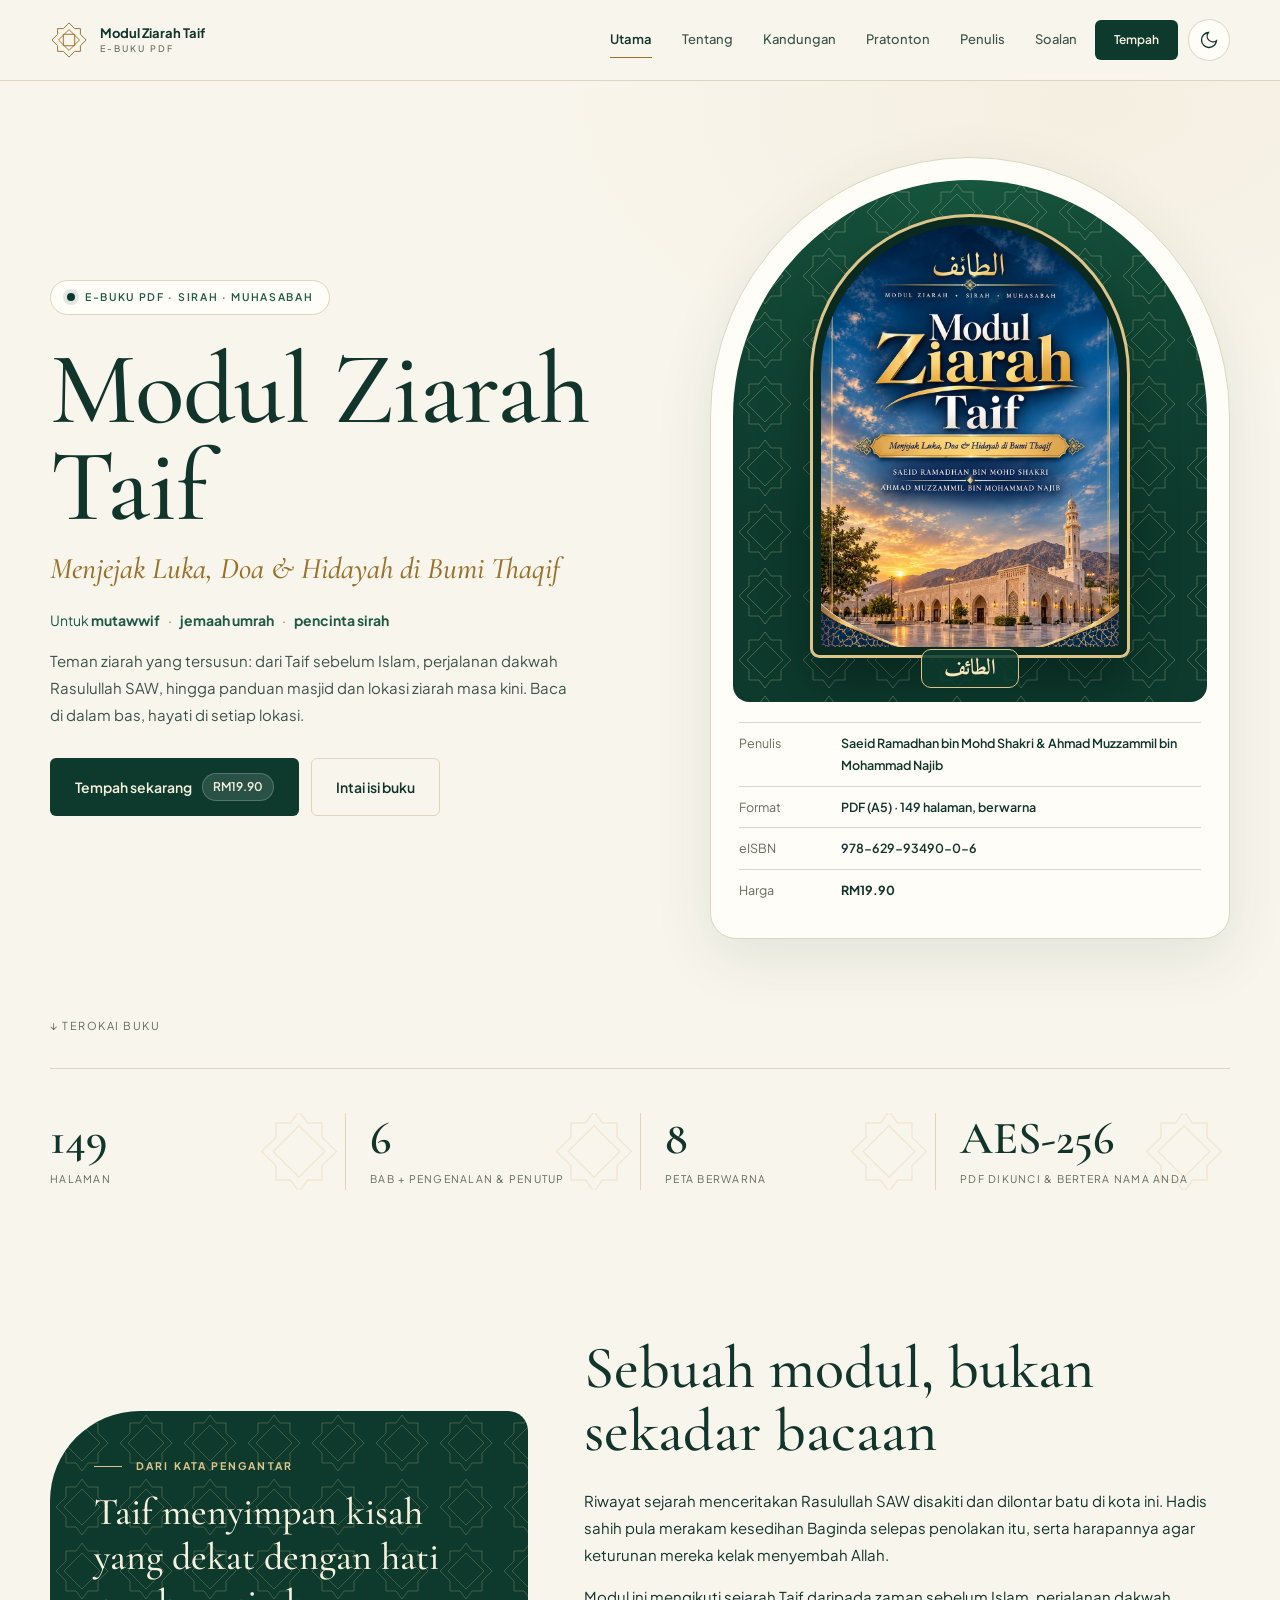
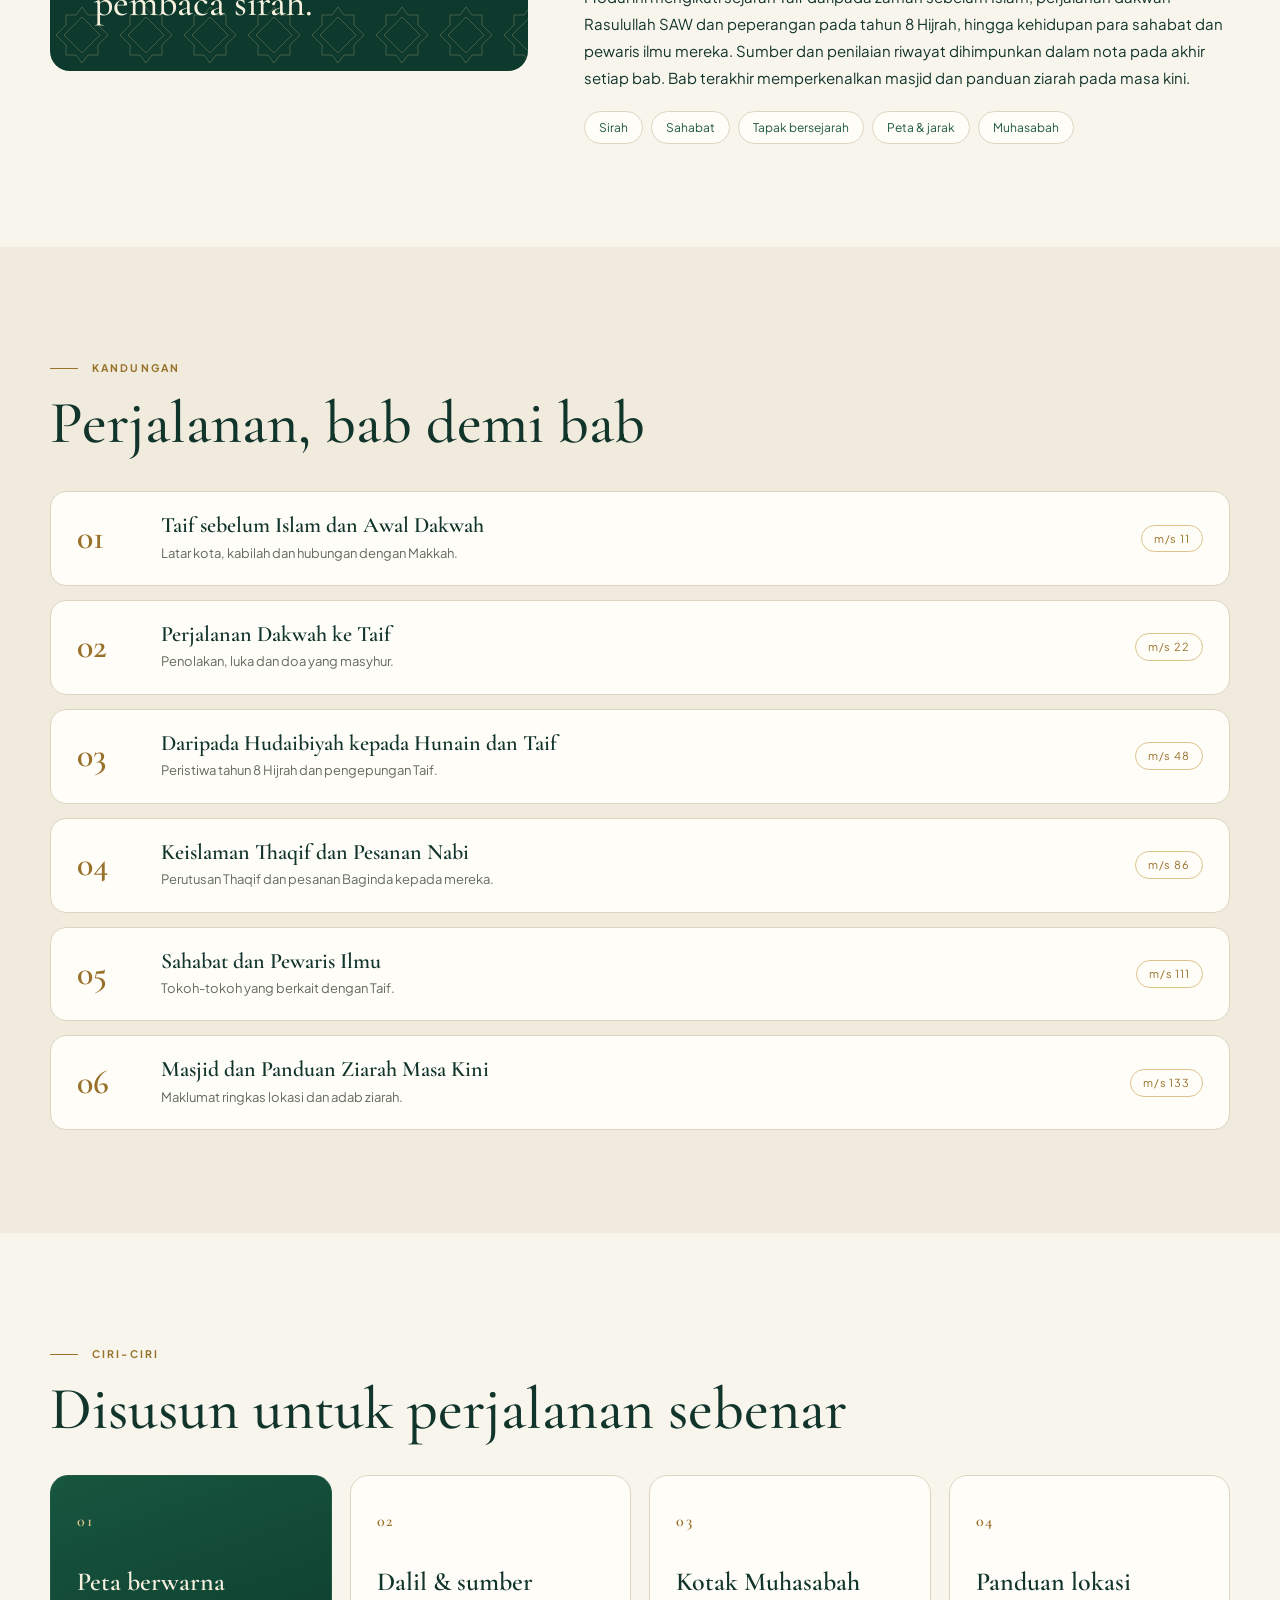
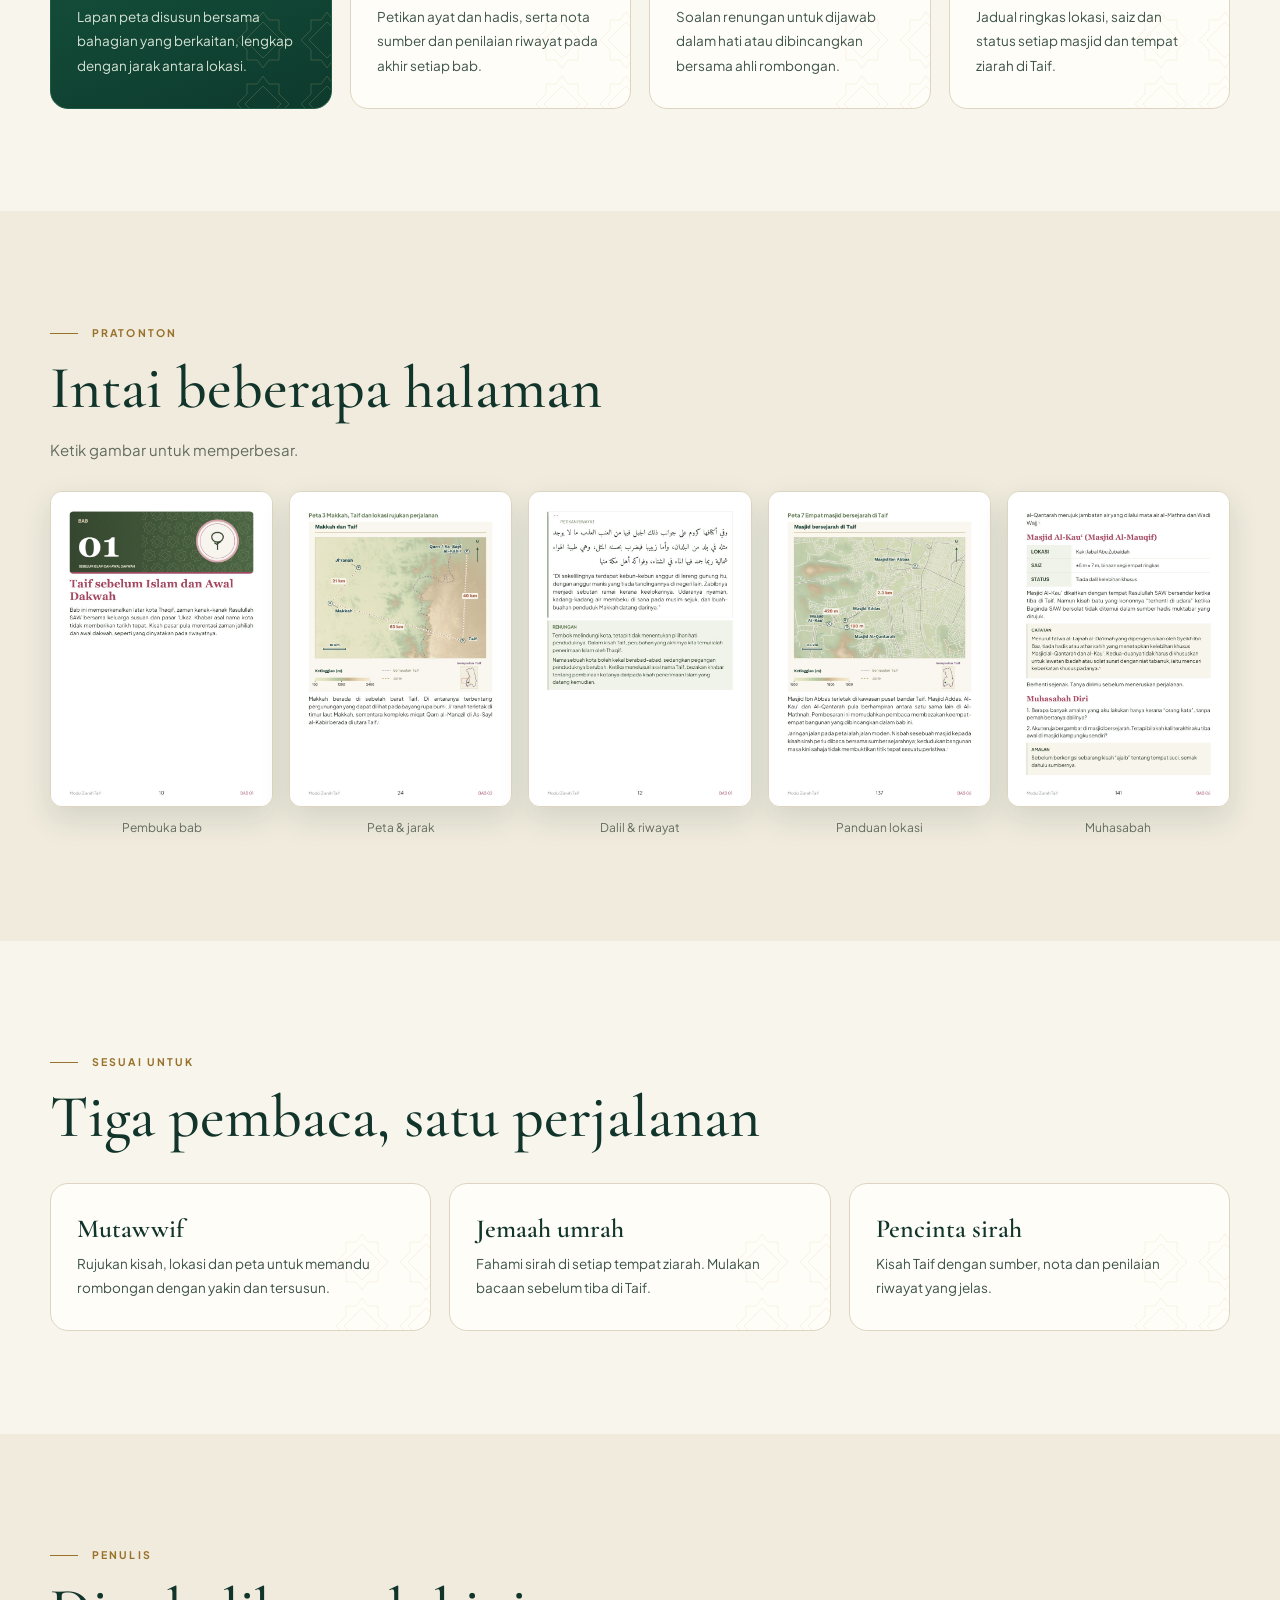
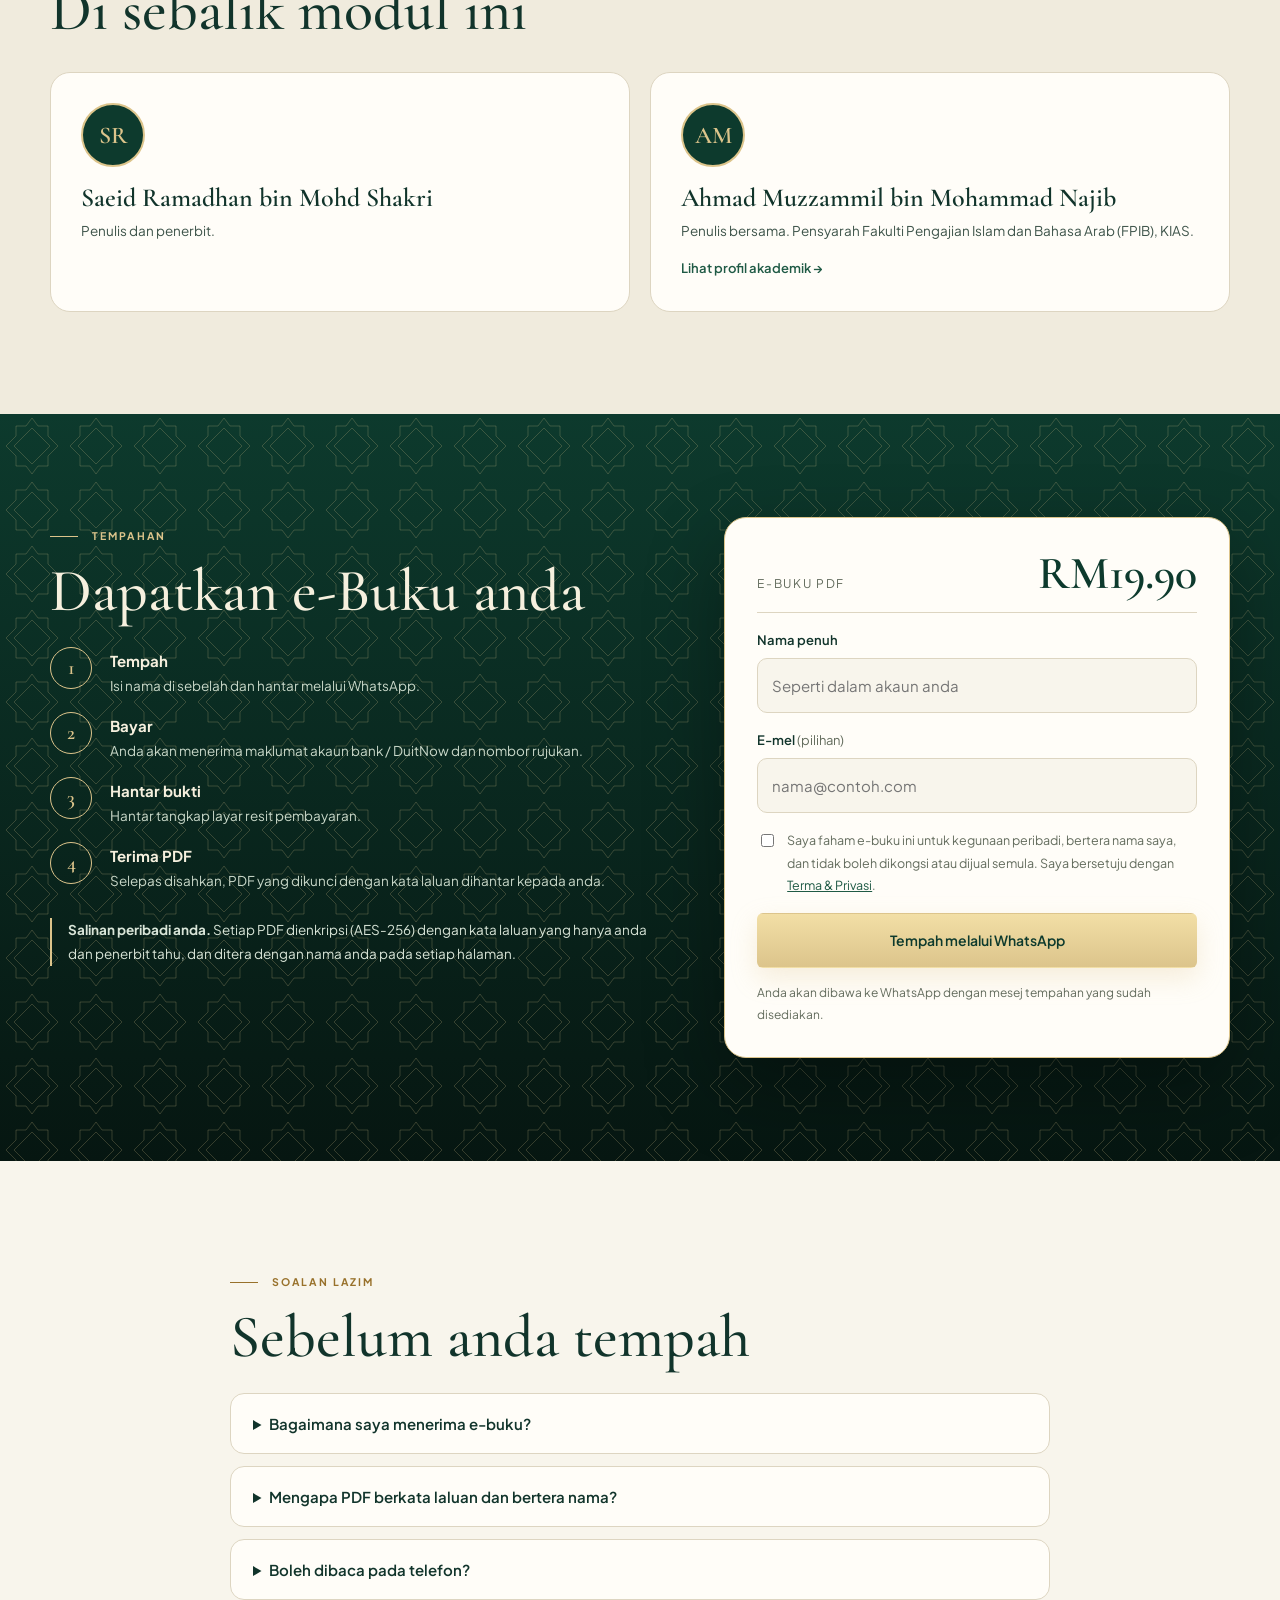
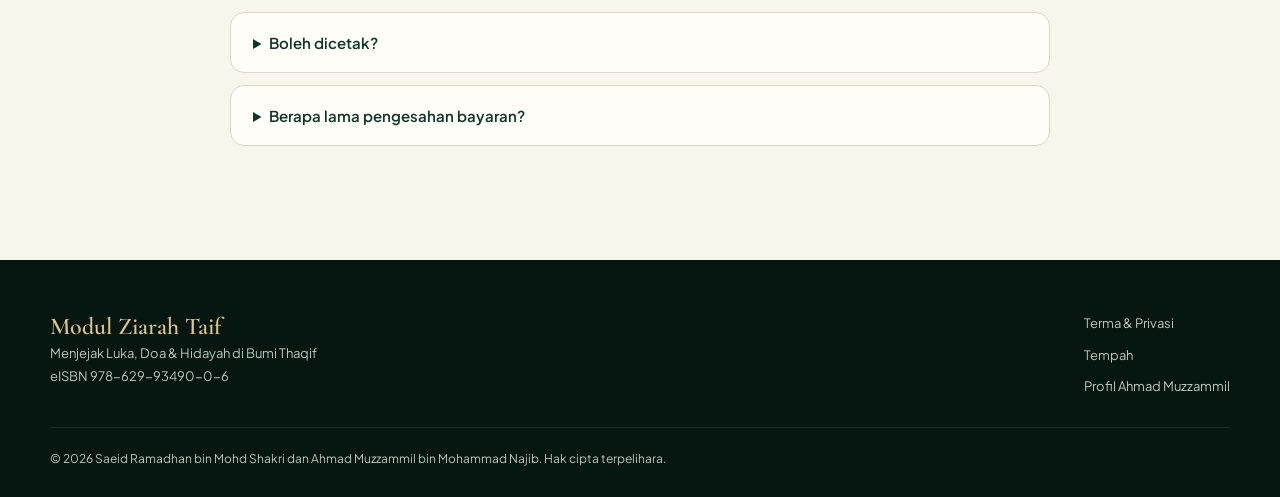
==== index.html @ 0002a9f5 "Add files via upload" ====
﻿<!DOCTYPE html>
<html lang="ms" dir="ltr">
<head>
  <meta charset="UTF-8">
  <meta name="viewport" content="width=device-width, initial-scale=1.0, viewport-fit=cover">
  <title>Modul Ziarah Taif | e-Buku PDF untuk Mutawwif, Jemaah Umrah dan Pencinta Sirah</title>
  <meta name="description" content="Modul Ziarah Taif: Menjejak Luka, Doa & Hidayah di Bumi Thaqif. e-Buku PDF 149 halaman dengan peta berwarna, panduan lokasi ziarah dan kotak muhasabah.">
  <meta property="og:type" content="website">
  <meta property="og:title" content="Modul Ziarah Taif - e-Buku PDF">
  <meta property="og:description" content="Menjejak Luka, Doa & Hidayah di Bumi Thaqif. Untuk mutawwif, jemaah umrah dan pencinta sirah.">
  <meta property="og:image" content="og.jpg">
  <meta name="twitter:card" content="summary_large_image">
  <meta name="theme-color" content="#0d3a2d">
  <link rel="icon" href="data:image/svg+xml,%3Csvg xmlns='http://www.w3.org/2000/svg' viewBox='0 0 40 40'%3E%3Cpath fill='%23103f31' d='M20 0 26 6H34V14L40 20 34 26V34H26L20 40 14 34H6V26L0 20 6 14V6H14Z'/%3E%3Cpath fill='%23d4bb7e' d='M20 10 30 20 20 30 10 20Z'/%3E%3C/svg%3E">
  <link rel="preconnect" href="https://fonts.googleapis.com">
  <link rel="preconnect" href="https://fonts.gstatic.com" crossorigin>
  <link href="https://fonts.googleapis.com/css2?family=Cormorant+Garamond:ital,wght@0,500;0,600;0,700;1,500&family=Plus+Jakarta+Sans:wght@400;500;600;700&family=Amiri:wght@400;700&display=swap" rel="stylesheet">
  <link rel="stylesheet" href="styles.css">
  <script>
    (function () {
      try {
        var d = document.documentElement, t = localStorage.getItem('taif-theme');
        if (t === 'light' || t === 'dark') d.dataset.theme = t;
        var reduced = matchMedia('(prefers-reduced-motion: reduce)').matches;
        if (!reduced && !sessionStorage.getItem('taif-intro')) d.classList.add('has-intro');
      } catch (e) {}
    })();
  </script>
</head>
<body>
  <a class="skip-link" href="#kandungan-utama">Langkau ke kandungan</a>

  <div class="intro" id="intro" aria-hidden="true">
    <div class="intro-star"><svg viewBox="0 0 100 100" fill="none"><path d="M50 4 62 18H82V38L96 50 82 62V82H62L50 96 38 82H18V62L4 50 18 38V18H38Z" stroke="currentColor" stroke-width="1.2"/><path d="M50 18 82 50 50 82 18 50Z" stroke="currentColor" stroke-width="1.2"/></svg></div>
    <div class="intro-ar" lang="ar" dir="rtl">الطائف</div>
    <div class="intro-name">Modul Ziarah Taif</div>
    <button class="intro-skip" id="introSkip" type="button">Langkau →</button>
  </div>

  <header class="site-header" id="siteHeader">
    <div class="container nav-wrap">
      <a class="brand" href="#utama" aria-label="Ke bahagian utama">
        <span class="brand-mark"><svg viewBox="0 0 40 40" fill="none" aria-hidden="true"><path d="M20 2 26 8H32V14L38 20 32 26V32H26L20 38 14 32H8V26L2 20 8 14V8H14Z" stroke="currentColor"/><path d="M20 9 31 20 20 31 9 20Z M14 14H26V26H14Z" stroke="currentColor"/></svg></span>
        <span class="brand-text">Modul Ziarah Taif<small>e-Buku PDF</small></span>
      </a>
      <div class="nav-actions">
        <nav class="nav-panel" id="navPanel" aria-label="Navigasi utama">
          <ul class="nav-links">
            <li><a class="nav-link is-active" href="#utama">Utama</a></li>
            <li><a class="nav-link" href="#tentang">Tentang</a></li>
            <li><a class="nav-link" href="#kandungan">Kandungan</a></li>
            <li><a class="nav-link" href="#pratonton">Pratonton</a></li>
            <li><a class="nav-link" href="#penulis">Penulis</a></li>
            <li><a class="nav-link" href="#soalan">Soalan</a></li>
            <li class="nav-cta-li"><a class="btn btn-primary btn-sm" href="#beli">Tempah</a></li>
          </ul>
        </nav>
        <button class="icon-btn" id="themeToggle" type="button" aria-label="Tukar mod gelap/cerah">
          <svg class="icon moon" viewBox="0 0 24 24" aria-hidden="true"><path d="M21 12.8A9 9 0 1 1 11.2 3a7 7 0 0 0 9.8 9.8Z"/></svg>
          <svg class="icon sun" viewBox="0 0 24 24" aria-hidden="true"><circle cx="12" cy="12" r="4"/><path d="M12 2v2M12 20v2M4.9 4.9l1.4 1.4M17.7 17.7l1.4 1.4M2 12h2M20 12h2M4.9 19.1l1.4-1.4M17.7 6.3l1.4-1.4"/></svg>
        </button>
        <button class="icon-btn menu-btn" id="menuBtn" type="button" aria-label="Buka menu" aria-expanded="false" aria-controls="navPanel">
          <svg class="icon" viewBox="0 0 24 24" aria-hidden="true"><path d="M4 7h16M4 12h16M4 17h16"/></svg>
        </button>
      </div>
    </div>
    <div class="reading-progress" id="progress"></div>
  </header>

  <main id="kandungan-utama">
    <!-- ================= HERO ================= -->
    <section class="hero" id="utama">
      <div class="container hero-grid">
        <div class="hero-copy reveal">
          <span class="badge"><i></i> e-Buku PDF &middot; Sirah &middot; Muhasabah</span>
          <h1>Modul Ziarah<br>Taif</h1>
          <p class="hero-sub">Menjejak Luka, Doa &amp; Hidayah di Bumi Thaqif</p>
          <p class="hero-role">Untuk <strong>mutawwif</strong> <span class="dot">&middot;</span> <strong>jemaah umrah</strong> <span class="dot">&middot;</span> <strong>pencinta sirah</strong></p>
          <p class="hero-lead">Teman ziarah yang tersusun: dari Taif sebelum Islam, perjalanan dakwah Rasulullah SAW, hingga panduan masjid dan lokasi ziarah masa kini. Baca di dalam bas, hayati di setiap lokasi.</p>
          <div class="hero-actions">
            <a class="btn btn-primary" href="#beli">Tempah sekarang <span class="price-pill" data-price>RM19.90</span></a>
            <a class="btn btn-ghost" href="#pratonton">Intai isi buku</a>
          </div>
        </div>
        <div class="hero-card reveal">
          <div class="arch">
            <div class="arch-art"><div class="arch-frame"><img src="cover.jpg" alt="Kulit buku Modul Ziarah Taif" width="900" height="1275"></div></div>
            <div class="arch-tag"><span lang="ar" dir="rtl">الطائف</span></div>
          </div>
          <dl class="facts">
            <div><dt>Penulis</dt><dd>Saeid Ramadhan bin Mohd Shakri &amp; Ahmad Muzzammil bin Mohammad Najib</dd></div>
            <div><dt>Format</dt><dd>PDF (A5) &middot; 149 halaman, berwarna</dd></div>
            <div><dt>eISBN</dt><dd>978-629-93490-0-6</dd></div>
            <div><dt>Harga</dt><dd><strong data-price>RM19.90</strong></dd></div>
          </dl>
        </div>
      </div>
      <div class="container hero-foot"><span>&darr; Terokai buku</span></div>
    </section>

    <!-- ================= ANGKA ================= -->
    <section class="stats" aria-label="Ringkasan buku">
      <div class="container stats-grid">
        <div class="stat reveal"><b>149</b><span>halaman</span></div>
        <div class="stat reveal"><b>6</b><span>bab + pengenalan &amp; penutup</span></div>
        <div class="stat reveal"><b>8</b><span>peta berwarna</span></div>
        <div class="stat reveal"><b>AES-256</b><span>PDF dikunci &amp; bertera nama anda</span></div>
      </div>
    </section>

    <!-- ================= TENTANG ================= -->
    <section class="section" id="tentang">
      <div class="container about-grid">
        <div class="quote-card reveal">
          <span class="eyebrow light">Dari Kata Pengantar</span>
          <p>Taif menyimpan kisah yang dekat dengan hati pembaca sirah.</p>
        </div>
        <div class="reveal">
          <h2 class="title">Sebuah modul, bukan sekadar bacaan</h2>
          <p>Riwayat sejarah menceritakan Rasulullah SAW disakiti dan dilontar batu di kota ini. Hadis sahih pula merakam kesedihan Baginda selepas penolakan itu, serta harapannya agar keturunan mereka kelak menyembah Allah.</p>
          <p>Modul ini mengikuti sejarah Taif daripada zaman sebelum Islam, perjalanan dakwah Rasulullah SAW dan peperangan pada tahun 8 Hijrah, hingga kehidupan para sahabat dan pewaris ilmu mereka. Sumber dan penilaian riwayat dihimpunkan dalam nota pada akhir setiap bab. Bab terakhir memperkenalkan masjid dan panduan ziarah pada masa kini.</p>
          <div class="chips"><span>Sirah</span><span>Sahabat</span><span>Tapak bersejarah</span><span>Peta &amp; jarak</span><span>Muhasabah</span></div>
        </div>
      </div>
    </section>

    <!-- ================= KANDUNGAN ================= -->
    <section class="section section-soft" id="kandungan">
      <div class="container">
        <span class="eyebrow">Kandungan</span>
        <h2 class="title">Perjalanan, bab demi bab</h2>
        <ol class="chapters">
          <li class="reveal"><span class="ch-no">01</span><div><h3>Taif sebelum Islam dan Awal Dakwah</h3><p>Latar kota, kabilah dan hubungan dengan Makkah.</p></div><span class="ch-page">m/s 11</span></li>
          <li class="reveal"><span class="ch-no">02</span><div><h3>Perjalanan Dakwah ke Taif</h3><p>Penolakan, luka dan doa yang masyhur.</p></div><span class="ch-page">m/s 22</span></li>
          <li class="reveal"><span class="ch-no">03</span><div><h3>Daripada Hudaibiyah kepada Hunain dan Taif</h3><p>Peristiwa tahun 8 Hijrah dan pengepungan Taif.</p></div><span class="ch-page">m/s 48</span></li>
          <li class="reveal"><span class="ch-no">04</span><div><h3>Keislaman Thaqif dan Pesanan Nabi</h3><p>Perutusan Thaqif dan pesanan Baginda kepada mereka.</p></div><span class="ch-page">m/s 86</span></li>
          <li class="reveal"><span class="ch-no">05</span><div><h3>Sahabat dan Pewaris Ilmu</h3><p>Tokoh-tokoh yang berkait dengan Taif.</p></div><span class="ch-page">m/s 111</span></li>
          <li class="reveal"><span class="ch-no">06</span><div><h3>Masjid dan Panduan Ziarah Masa Kini</h3><p>Maklumat ringkas lokasi dan adab ziarah.</p></div><span class="ch-page">m/s 133</span></li>
        </ol>
      </div>
    </section>

    <!-- ================= CIRI ================= -->
    <section class="section" id="ciri">
      <div class="container">
        <span class="eyebrow">Ciri-ciri</span>
        <h2 class="title">Disusun untuk perjalanan sebenar</h2>
        <div class="cards">
          <article class="card card-dark reveal"><span class="card-no">01</span><h3>Peta berwarna</h3><p>Lapan peta disusun bersama bahagian yang berkaitan, lengkap dengan jarak antara lokasi.</p></article>
          <article class="card reveal"><span class="card-no">02</span><h3>Dalil &amp; sumber</h3><p>Petikan ayat dan hadis, serta nota sumber dan penilaian riwayat pada akhir setiap bab.</p></article>
          <article class="card reveal"><span class="card-no">03</span><h3>Kotak Muhasabah</h3><p>Soalan renungan untuk dijawab dalam hati atau dibincangkan bersama ahli rombongan.</p></article>
          <article class="card reveal"><span class="card-no">04</span><h3>Panduan lokasi</h3><p>Jadual ringkas lokasi, saiz dan status setiap masjid dan tempat ziarah di Taif.</p></article>
        </div>
      </div>
    </section>

    <!-- ================= PRATONTON ================= -->
    <section class="section section-soft" id="pratonton">
      <div class="container">
        <span class="eyebrow">Pratonton</span>
        <h2 class="title">Intai beberapa halaman</h2>
        <p class="lede">Ketik gambar untuk memperbesar.</p>
        <div class="shots">
          <figure class="reveal"><button type="button" data-zoom="p-bab.jpg"><img loading="lazy" src="p-bab.jpg" alt="Pembuka bab"></button><figcaption>Pembuka bab</figcaption></figure>
          <figure class="reveal"><button type="button" data-zoom="p-peta.jpg"><img loading="lazy" src="p-peta.jpg" alt="Peta Makkah dan Taif"></button><figcaption>Peta &amp; jarak</figcaption></figure>
          <figure class="reveal"><button type="button" data-zoom="p-dalil.jpg"><img loading="lazy" src="p-dalil.jpg" alt="Dalil dan terjemahan"></button><figcaption>Dalil &amp; riwayat</figcaption></figure>
          <figure class="reveal"><button type="button" data-zoom="p-panduan.jpg"><img loading="lazy" src="p-panduan.jpg" alt="Panduan lokasi masjid"></button><figcaption>Panduan lokasi</figcaption></figure>
          <figure class="reveal"><button type="button" data-zoom="p-muhasabah.jpg"><img loading="lazy" src="p-muhasabah.jpg" alt="Kotak muhasabah"></button><figcaption>Muhasabah</figcaption></figure>
        </div>
      </div>
    </section>

    <!-- ================= UNTUK SIAPA ================= -->
    <section class="section" id="untuk">
      <div class="container">
        <span class="eyebrow">Sesuai untuk</span>
        <h2 class="title">Tiga pembaca, satu perjalanan</h2>
        <div class="cards three">
          <article class="card reveal"><h3>Mutawwif</h3><p>Rujukan kisah, lokasi dan peta untuk memandu rombongan dengan yakin dan tersusun.</p></article>
          <article class="card reveal"><h3>Jemaah umrah</h3><p>Fahami sirah di setiap tempat ziarah. Mulakan bacaan sebelum tiba di Taif.</p></article>
          <article class="card reveal"><h3>Pencinta sirah</h3><p>Kisah Taif dengan sumber, nota dan penilaian riwayat yang jelas.</p></article>
        </div>
      </div>
    </section>

    <!-- ================= PENULIS ================= -->
    <section class="section section-soft" id="penulis">
      <div class="container">
        <span class="eyebrow">Penulis</span>
        <h2 class="title">Di sebalik modul ini</h2>
        <div class="authors">
          <article class="author reveal"><div class="avatar" aria-hidden="true">SR</div><h3>Saeid Ramadhan bin Mohd Shakri</h3><p>Penulis dan penerbit.</p></article>
          <article class="author reveal"><div class="avatar" aria-hidden="true">AM</div><h3>Ahmad Muzzammil bin Mohammad Najib</h3><p>Penulis bersama. Pensyarah Fakulti Pengajian Islam dan Bahasa Arab (FPIB), KIAS.</p><a class="text-link" href="https://muzzammilkias.github.io/profile-web/" target="_blank" rel="noopener">Lihat profil akademik &rarr;</a></article>
        </div>
      </div>
    </section>

    <!-- ================= BELI ================= -->
    <section class="section buy" id="beli">
      <div class="container buy-grid">
        <div class="reveal">
          <span class="eyebrow light">Tempahan</span>
          <h2 class="title light">Dapatkan e-Buku anda</h2>
          <ol class="steps">
            <li><b>Tempah</b><span>Isi nama di sebelah dan hantar melalui WhatsApp.</span></li>
            <li><b>Bayar</b><span>Anda akan menerima maklumat akaun bank / DuitNow dan nombor rujukan.</span></li>
            <li><b>Hantar bukti</b><span>Hantar tangkap layar resit pembayaran.</span></li>
            <li><b>Terima PDF</b><span>Selepas disahkan, PDF yang dikunci dengan kata laluan dihantar kepada anda.</span></li>
          </ol>
          <p class="protect"><strong>Salinan peribadi anda.</strong> Setiap PDF dienkripsi (AES-256) dengan kata laluan yang hanya anda dan penerbit tahu, dan ditera dengan nama anda pada setiap halaman.</p>
        </div>
        <div class="order-card reveal">
          <div class="order-price"><span>e-Buku PDF</span><strong data-price>RM19.90</strong></div>
          <form id="orderForm" novalidate>
            <label for="fName">Nama penuh</label>
            <input id="fName" name="name" type="text" autocomplete="name" maxlength="80" required placeholder="Seperti dalam akaun anda">
            <label for="fEmail">E-mel <span class="opt">(pilihan)</span></label>
            <input id="fEmail" name="email" type="email" autocomplete="email" maxlength="120" placeholder="nama@contoh.com">
            <label class="check"><input type="checkbox" id="fAgree" required><span>Saya faham e-buku ini untuk kegunaan peribadi, bertera nama saya, dan tidak boleh dikongsi atau dijual semula. Saya bersetuju dengan <a href="terma.html" target="_blank" rel="noopener">Terma &amp; Privasi</a>.</span></label>
            <p class="form-msg" id="formMsg" role="alert" hidden></p>
            <button class="btn btn-gold btn-block" type="submit" id="orderBtn">Tempah melalui WhatsApp</button>
            <a class="btn btn-ghost btn-block" id="storeBtn" href="#" hidden>Tempah di kedai dalam talian</a>
          </form>
          <p class="note" id="contactNote"></p>
        </div>
      </div>
    </section>

    <!-- ================= SOALAN ================= -->
    <section class="section" id="soalan">
      <div class="container narrow">
        <span class="eyebrow">Soalan lazim</span>
        <h2 class="title">Sebelum anda tempah</h2>
        <details class="reveal"><summary>Bagaimana saya menerima e-buku?</summary><p>Selepas pembayaran disahkan, penerbit menghantar fail PDF kepada anda (contohnya melalui WhatsApp). PDF itu dikunci dengan kata laluan; kata laluan dipersetujui antara anda dan penerbit semasa tempahan.</p></details>
        <details class="reveal"><summary>Mengapa PDF berkata laluan dan bertera nama?</summary><p>Untuk melindungi hak penulis. Setiap salinan dienkripsi dan ditera dengan nama dan nombor pesanan anda pada setiap halaman, sebagai pencegah perkongsian tanpa kebenaran.</p></details>
        <details class="reveal"><summary>Boleh dibaca pada telefon?</summary><p>Ya. Format A5 sesuai untuk telefon, tablet dan komputer. Gunakan mana-mana pembaca PDF yang menyokong kata laluan.</p></details>
        <details class="reveal"><summary>Boleh dicetak?</summary><p>Boleh, untuk kegunaan peribadi. Salin teks dan ubah suai dinyahaktifkan.</p></details>
        <details class="reveal"><summary>Berapa lama pengesahan bayaran?</summary><p>Biasanya dalam masa beberapa jam waktu bekerja.</p></details>
      </div>
    </section>
  </main>

  <footer class="site-footer">
    <div class="container foot-grid">
      <div><strong>Modul Ziarah Taif</strong><br>Menjejak Luka, Doa &amp; Hidayah di Bumi Thaqif<br>eISBN 978-629-93490-0-6</div>
      <div class="foot-links"><a href="terma.html">Terma &amp; Privasi</a><a href="#beli">Tempah</a><a href="https://muzzammilkias.github.io/profile-web/" target="_blank" rel="noopener">Profil Ahmad Muzzammil</a></div>
    </div>
    <div class="container foot-copy">&copy; 2026 Saeid Ramadhan bin Mohd Shakri dan Ahmad Muzzammil bin Mohammad Najib. Hak cipta terpelihara.</div>
  </footer>

  <dialog id="zoom" class="zoom"><button type="button" class="zoom-close" id="zoomClose" aria-label="Tutup">&times;</button><img id="zoomImg" alt=""></dialog>

  <script src="config.js"></script>
  <script src="script.js"></script>
</body>
</html>
---- styles.css ----
:root{
  color-scheme:light;
  --bg:#f8f5ec;--bg-soft:#f0ebdd;--surface:#fffdf8;--surface-muted:#ebe6d6;
  --text:#11342b;--text-soft:#3d5349;--muted:#636c5d;--border:#ddd5c1;
  --teal:#1f5a45;--gold:#98712b;--gold-soft:#dcc48b;--forest:#0d3a2d;--night:#061611;--cream:#f6f0de;
  --font-heading:'Cormorant Garamond',Georgia,serif;--font-body:'Plus Jakarta Sans',system-ui,sans-serif;--font-ar:'Amiri','Traditional Arabic',serif;
  --container:min(1180px,calc(100% - 48px));--nav-height:80px;--section:clamp(64px,8vw,112px);
  --ease:cubic-bezier(.25,1,.5,1);--shadow:0 18px 60px #173c3318;
  --pattern:url("data:image/svg+xml,%3Csvg xmlns='http://www.w3.org/2000/svg' width='64' height='64' viewBox='0 0 64 64' fill='none' stroke='%23dcc48b' stroke-opacity='.28' stroke-width='1'%3E%3Cpath d='M32 4 38 12H48V22L58 32 48 42V52H38L32 60 26 52H16V42L6 32 16 22V12H26Z'/%3E%3Cpath d='M32 14 50 32 32 50 14 32Z'/%3E%3C/svg%3E");
}
@media (prefers-color-scheme:dark){:root:not([data-theme='light']){color-scheme:dark;--bg:#0a1612;--bg-soft:#0f1f19;--surface:#13261f;--surface-muted:#1a3129;--text:#f3eee0;--text-soft:#c4cfc0;--muted:#a5b5a3;--border:#2b4237;--teal:#a9d3b6;--gold:#dcc48b;}}
html[data-theme='dark']{color-scheme:dark;--bg:#0a1612;--bg-soft:#0f1f19;--surface:#13261f;--surface-muted:#1a3129;--text:#f3eee0;--text-soft:#c4cfc0;--muted:#a5b5a3;--border:#2b4237;--teal:#a9d3b6;--gold:#dcc48b}
*{box-sizing:border-box}
html{scroll-behavior:smooth;scroll-padding-top:calc(var(--nav-height) + 20px)}
body{margin:0;background:var(--bg);color:var(--text);font:15px/1.8 var(--font-body);-webkit-font-smoothing:antialiased}
body.menu-open{overflow:hidden}
::selection{background:var(--forest);color:var(--cream)}
a{color:inherit;text-decoration:none}button,input{font:inherit}button{cursor:pointer}
img,svg{display:block;max-width:100%}
svg.icon{width:20px;height:20px;fill:none;stroke:currentColor;stroke-width:1.6}
:focus-visible{outline:3px solid var(--gold);outline-offset:4px}
[hidden]{display:none!important}
.container{width:var(--container);margin-inline:auto}
.skip-link{position:fixed;top:12px;left:12px;z-index:300;padding:12px 20px;background:var(--text);color:var(--bg);transform:translateY(-160%)}
.skip-link:focus{transform:none}

/* ---------- intro ---------- */
.intro{display:none}
.has-intro .intro{position:fixed;inset:0;z-index:400;display:grid;place-content:center;justify-items:center;gap:10px;background:radial-gradient(900px 600px at 50% 40%,#17563f,#0a2a20 70%);color:var(--gold-soft);transition:opacity .8s var(--ease),visibility .8s}
.has-intro .intro.is-done{opacity:0;visibility:hidden}
.intro-star{width:120px;height:120px;color:var(--gold-soft);animation:spin 9s linear infinite,pop 1.2s var(--ease) both}
.intro-ar{font:700 64px/1.2 var(--font-ar);color:#f6e7bd;animation:rise 1s .3s var(--ease) both}
.intro-name{font:600 22px var(--font-heading);letter-spacing:.3em;text-transform:uppercase;color:var(--gold-soft);animation:rise 1s .6s var(--ease) both}
.intro-skip{position:absolute;right:24px;bottom:24px;background:transparent;border:1px solid #dcc48b66;color:var(--gold-soft);border-radius:99px;padding:8px 18px;font-size:13px}
@keyframes spin{to{transform:rotate(360deg)}}@keyframes pop{from{opacity:0;transform:scale(.6)}}@keyframes rise{from{opacity:0;transform:translateY(16px)}}

/* ---------- header ---------- */
.site-header{position:fixed;inset:0 0 auto;z-index:100;background:color-mix(in srgb,var(--bg) 94%,transparent);backdrop-filter:blur(10px);border-bottom:1px solid var(--border);transition:box-shadow .3s}
.site-header.is-scrolled{box-shadow:var(--shadow)}
.reading-progress{position:absolute;bottom:-1px;height:2px;width:100%;background:var(--gold);transform:scaleX(0);transform-origin:left}
.nav-wrap{height:var(--nav-height);display:flex;align-items:center;justify-content:space-between;gap:20px}
.brand{display:flex;align-items:center;gap:12px;min-width:0}
.brand-mark{width:38px;height:38px;flex-shrink:0;color:var(--gold)}
.brand-text{font-size:13px;font-weight:700;line-height:1.35}
.brand-text small{display:block;font-size:9px;letter-spacing:.22em;font-weight:500;color:var(--muted);text-transform:uppercase}
.nav-actions{display:flex;align-items:center;gap:10px}
.nav-links{display:flex;align-items:center;gap:6px;list-style:none;margin:0;padding:0}
.nav-link{display:block;padding:8px 12px;font-size:13px;font-weight:500;color:var(--text-soft);position:relative}
.nav-link:hover{color:var(--text)}
.nav-link.is-active{color:var(--text);font-weight:600}
.nav-link.is-active::after{content:"";position:absolute;left:12px;right:12px;bottom:2px;height:1px;background:var(--gold)}
.icon-btn{width:42px;height:42px;border-radius:50%;border:1px solid var(--border);background:var(--surface);color:var(--text);display:grid;place-items:center}
.icon-btn .sun{display:none}
html[data-theme='dark'] .icon-btn .sun{display:block}html[data-theme='dark'] .icon-btn .moon{display:none}
@media (prefers-color-scheme:dark){html:not([data-theme='light']) .icon-btn .sun{display:block}html:not([data-theme='light']) .icon-btn .moon{display:none}}
.menu-btn{display:none}

/* ---------- buttons ---------- */
.btn{display:inline-flex;align-items:center;justify-content:center;gap:10px;border-radius:6px;padding:14px 24px;font-weight:600;font-size:14px;border:1px solid transparent;transition:transform .25s var(--ease),box-shadow .25s,background .2s}
.btn:hover{transform:translateY(-2px)}
.btn-primary{background:var(--forest);color:var(--cream)}
.btn-primary:hover{box-shadow:0 12px 30px #0d3a2d44}
.btn-ghost{background:transparent;border-color:var(--border);color:var(--text)}
.btn-gold{background:linear-gradient(180deg,#f2dfa6,#dcc48b);color:#0d3a2d;box-shadow:0 10px 26px #dcc48b44}
.btn-sm{padding:8px 18px;font-size:12px}.btn-block{width:100%;margin-top:12px}
.price-pill{background:#ffffff1f;border:1px solid #ffffff33;border-radius:99px;padding:2px 10px;font-size:12px}

/* ---------- hero ---------- */
.hero{padding-top:var(--nav-height);background:radial-gradient(900px 500px at 85% 10%,#dcc48b1f,transparent 60%)}
.hero-grid{display:grid;grid-template-columns:1.05fr .95fr;gap:56px;align-items:center;padding-block:clamp(40px,6vw,88px)}
.badge{display:inline-flex;align-items:center;gap:10px;border:1px solid var(--border);background:var(--surface);border-radius:99px;padding:7px 16px;font-size:10.5px;letter-spacing:.16em;text-transform:uppercase;color:var(--teal);font-weight:600}
.badge i{width:8px;height:8px;border-radius:50%;background:var(--forest);box-shadow:0 0 0 4px #1f5a4522}
h1{font:500 clamp(54px,8vw,104px)/.95 var(--font-heading);margin:26px 0 14px;letter-spacing:-.01em}
.hero-sub{font:italic 500 clamp(22px,2.6vw,30px)/1.3 var(--font-heading);color:var(--gold);margin:0 0 20px}
.hero-role{font-size:14px;color:var(--teal);margin:0 0 14px}.hero-role .dot{color:var(--gold);margin:0 6px}
.hero-lead{max-width:520px;color:var(--text-soft);margin:0 0 30px}
.hero-actions{display:flex;flex-wrap:wrap;gap:12px}
.hero-foot{display:flex;justify-content:space-between;color:var(--muted);font-size:11px;letter-spacing:.14em;text-transform:uppercase;padding-bottom:32px;border-bottom:1px solid var(--border)}
.hero-card{background:var(--surface);border:1px solid var(--border);border-radius:280px 280px 28px 28px;padding:22px;box-shadow:var(--shadow);max-width:520px;justify-self:end;width:100%}
.arch{position:relative;border-radius:260px 260px 18px 18px;overflow:hidden;background:radial-gradient(circle at 50% 0%,#17563f,#0d3a2d 70%),var(--forest);background-blend-mode:normal;padding:34px 34px 44px}
.arch::before{content:"";position:absolute;inset:0;background:var(--pattern);opacity:1;mix-blend-mode:screen}
.arch-art{position:relative;display:grid;place-items:center}
.arch-frame{border-radius:200px 200px 12px 12px;border:3px solid var(--gold-soft);padding:8px;background:#0a2a20;box-shadow:0 24px 50px #00000055;width:min(320px,100%)}
.arch-frame img{border-radius:190px 190px 6px 6px;width:100%;height:auto}
.arch-tag{position:absolute;left:50%;bottom:14px;transform:translateX(-50%);background:#0d3a2dd9;border:1px solid var(--gold-soft);border-radius:10px;padding:2px 22px;color:#f6e7bd;font:700 22px/1.5 var(--font-ar)}
.facts{margin:20px 6px 6px;font-size:12.5px}
.facts div{display:grid;grid-template-columns:90px 1fr;gap:12px;padding:9px 0;border-top:1px solid var(--border)}
.facts dt{color:var(--muted)}.facts dd{margin:0;font-weight:600;color:var(--text)}

/* ---------- stats ---------- */
.stats-grid{display:grid;grid-template-columns:repeat(4,1fr);gap:0;padding-block:44px}
.stat{padding:0 24px;border-left:1px solid var(--border);background:var(--pattern) right center/92px no-repeat}
.stat:first-child{border-left:0;padding-left:0}
.stat b{display:block;font:600 clamp(32px,4vw,46px)/1.1 var(--font-heading)}
.stat span{font-size:10.5px;letter-spacing:.12em;text-transform:uppercase;color:var(--muted)}

/* ---------- sections ---------- */
.section{padding-block:var(--section)}
.section-soft{background:var(--bg-soft)}
.eyebrow{display:inline-flex;align-items:center;gap:14px;font-size:10.5px;letter-spacing:.2em;text-transform:uppercase;color:var(--gold);font-weight:700;margin-bottom:14px}
.eyebrow::before{content:"";width:28px;height:1px;background:currentColor}
.eyebrow.light{color:var(--gold-soft)}
.title{font:500 clamp(38px,5vw,60px)/1.05 var(--font-heading);margin:0 0 24px;max-width:14em}
.title.light{color:var(--cream)}
.lede{color:var(--muted);margin:-8px 0 28px}
.narrow{max-width:820px}
.about-grid{display:grid;grid-template-columns:.85fr 1.15fr;gap:56px;align-items:center}
.quote-card{background:var(--forest);color:var(--cream);border-radius:90px 20px 20px 20px;padding:44px;position:relative;overflow:hidden;min-height:260px;display:flex;flex-direction:column;justify-content:flex-end}
.quote-card::before{content:"";position:absolute;inset:0;background:var(--pattern);opacity:.9}
.quote-card p{position:relative;font:500 clamp(28px,3.2vw,38px)/1.2 var(--font-heading);margin:0}
.quote-card .eyebrow{position:relative}
.chips{display:flex;flex-wrap:wrap;gap:8px;margin-top:20px}
.chips span{border:1px solid var(--border);border-radius:99px;padding:5px 14px;font-size:12px;color:var(--teal);background:var(--surface)}

.chapters{list-style:none;margin:36px 0 0;padding:0;display:grid;gap:14px;position:relative}
.chapters li{display:grid;grid-template-columns:64px 1fr auto;align-items:center;gap:20px;background:var(--surface);border:1px solid var(--border);border-radius:16px;padding:20px 26px;transition:transform .3s var(--ease),box-shadow .3s}
.chapters li:hover{transform:translateX(6px);box-shadow:var(--shadow)}
.ch-no{font:600 34px/1 var(--font-heading);color:var(--gold)}
.chapters h3{font:600 22px/1.25 var(--font-heading);margin:0 0 2px}
.chapters p{margin:0;font-size:13px;color:var(--muted)}
.ch-page{font-size:11px;letter-spacing:.08em;border:1px solid var(--gold-soft);border-radius:99px;padding:3px 12px;color:var(--gold);white-space:nowrap}

.cards{display:grid;grid-template-columns:repeat(4,1fr);gap:18px;margin-top:34px}
.cards.three{grid-template-columns:repeat(3,1fr)}
.card{background:var(--surface);border:1px solid var(--border);border-radius:18px;padding:30px 26px;position:relative;overflow:hidden;transition:transform .3s var(--ease)}
.card:hover{transform:translateY(-4px)}
.card::after{content:"";position:absolute;right:-30px;bottom:-30px;width:130px;height:130px;background:var(--pattern);background-size:64px;opacity:.7}
.card-dark{background:linear-gradient(160deg,#17563f,#0d3a2d);color:var(--cream);border-color:#1f5a45}
.card.card-dark p{color:#d6e3d6}.card.card-dark h3{color:var(--cream)}.card.card-dark .card-no{color:var(--gold-soft)}
.card-no{font:600 16px var(--font-heading);color:var(--gold);letter-spacing:.1em}
.card h3{font:600 26px/1.15 var(--font-heading);margin:34px 0 8px}
.cards.three h3{margin-top:0}
.card p{margin:0;color:var(--text-soft);font-size:13.5px;position:relative}

.shots{display:grid;grid-template-columns:repeat(5,1fr);gap:16px}
.shots figure{margin:0}
.shots button{padding:0;border:0;background:none;width:100%;display:block}
.shots img{border-radius:12px;border:1px solid var(--border);box-shadow:0 12px 30px #0d3a2d22;transition:transform .3s var(--ease);width:100%;height:auto}
.shots button:hover img{transform:translateY(-6px) rotate(-.6deg)}
.shots figcaption{text-align:center;font-size:12px;color:var(--muted);margin-top:10px}

.authors{display:grid;grid-template-columns:1fr 1fr;gap:20px;margin-top:30px}
.author{background:var(--surface);border:1px solid var(--border);border-radius:20px;padding:30px}
.avatar{width:64px;height:64px;border-radius:50%;background:var(--forest);color:var(--gold-soft);display:grid;place-items:center;font:600 24px var(--font-heading);border:2px solid var(--gold-soft);margin-bottom:16px}
.author h3{font:600 26px/1.15 var(--font-heading);margin:0 0 6px}
.author p{margin:0 0 10px;color:var(--text-soft);font-size:13.5px}
.text-link{color:var(--teal);font-weight:600;font-size:13px}.text-link:hover{text-decoration:underline}

/* ---------- beli ---------- */
.buy{background:linear-gradient(180deg,#0d3a2d,#061611);color:var(--cream);position:relative;overflow:hidden}
.buy::before{content:"";position:absolute;inset:0;background:var(--pattern);opacity:.8}
.buy-grid{position:relative;display:grid;grid-template-columns:1.1fr .9fr;gap:56px;align-items:start}
.steps{list-style:none;counter-reset:s;margin:0 0 24px;padding:0;display:grid;gap:14px}
.steps li{counter-increment:s;display:grid;grid-template-columns:44px 1fr;column-gap:16px;align-items:start}
.steps li::before{content:counter(s);grid-row:1/3;width:40px;height:40px;border-radius:50%;border:1px solid var(--gold-soft);color:var(--gold-soft);display:grid;place-items:center;font:600 20px var(--font-heading)}
.steps b{font-size:15px}.steps span{color:#c9d8c9;font-size:13.5px}
.protect{border-left:2px solid var(--gold-soft);padding-left:16px;color:#d9e5d8;font-size:13.5px;margin:0}
.order-card{background:var(--surface);color:var(--text);border-radius:22px;padding:32px;box-shadow:0 30px 80px #00000055;border:1px solid var(--gold-soft)}
.order-price{display:flex;justify-content:space-between;align-items:baseline;padding-bottom:16px;border-bottom:1px solid var(--border);margin-bottom:8px}
.order-price span{font-size:12px;letter-spacing:.14em;text-transform:uppercase;color:var(--muted)}
.order-price strong{font:600 46px/1 var(--font-heading);color:var(--forest)}
html[data-theme='dark'] .order-price strong{color:var(--gold-soft)}
label{display:block;font-weight:600;font-size:13px;margin:16px 0 6px}
.opt{font-weight:400;color:var(--muted)}
input[type=text],input[type=email]{width:100%;padding:13px 14px;border:1.5px solid var(--border);border-radius:10px;background:var(--bg);color:var(--text)}
input:focus{outline:none;border-color:var(--teal);box-shadow:0 0 0 4px #1f5a4524}
.check{display:flex;gap:10px;align-items:flex-start;font-weight:400;font-size:12.5px;color:var(--muted);margin:16px 0 4px}
.check input{margin-top:5px}.check a{color:var(--teal);text-decoration:underline}
.form-msg{margin:10px 0 0;padding:10px 14px;border-radius:10px;background:#fdecea;color:#b42318;font-size:13px}
.note{font-size:12px;color:var(--muted);margin:14px 0 0}

details{background:var(--surface);border:1px solid var(--border);border-radius:14px;padding:16px 22px;margin-bottom:12px}
summary{cursor:pointer;font-weight:600}
details p{margin:10px 0 0;color:var(--text-soft)}

.site-footer{background:var(--night);color:#b9c8bc;padding:52px 0 28px;font-size:13px}
.foot-grid{display:flex;justify-content:space-between;gap:32px;flex-wrap:wrap}
.foot-grid strong{color:var(--gold-soft);font:600 24px var(--font-heading)}
.foot-links{display:flex;flex-direction:column;gap:8px}.foot-links a:hover{color:var(--gold-soft)}
.foot-copy{margin-top:28px;padding-top:20px;border-top:1px solid #ffffff1a;font-size:12px}

.zoom{border:0;padding:0;background:transparent;max-width:min(94vw,780px);max-height:94vh;overflow:visible}
.zoom::backdrop{background:#000000d0}
.zoom img{max-height:92vh;width:auto;margin:auto;border-radius:10px}
.zoom-close{position:absolute;top:-14px;right:-6px;width:40px;height:40px;border-radius:50%;border:0;background:var(--gold-soft);font-size:26px;line-height:1;color:#0d3a2d}

/* ---------- reveal ---------- */
.js .reveal{opacity:0;transform:translateY(24px);transition:opacity .8s var(--ease),transform .8s var(--ease)}
.js .reveal.is-in{opacity:1;transform:none}
@media (prefers-reduced-motion:reduce){*{animation:none!important;transition:none!important}.js .reveal{opacity:1;transform:none}html{scroll-behavior:auto}}

/* ---------- responsive ---------- */
@media (max-width:980px){
  .hero-grid,.about-grid,.buy-grid{grid-template-columns:1fr}
  .hero-card{justify-self:center}
  .cards{grid-template-columns:1fr 1fr}.cards.three{grid-template-columns:1fr}
  .shots{grid-template-columns:repeat(3,1fr)}
  .stats-grid{grid-template-columns:1fr 1fr;gap:28px 0}.stat:nth-child(3){border-left:0;padding-left:0}
  .menu-btn{display:grid}
  .nav-panel{position:fixed;inset:var(--nav-height) 0 auto 0;background:var(--bg);border-bottom:1px solid var(--border);padding:12px 24px 24px;transform:translateY(-12px);opacity:0;visibility:hidden;transition:.3s var(--ease)}
  .nav-panel.is-open{transform:none;opacity:1;visibility:visible}
  .nav-links{flex-direction:column;align-items:stretch;gap:0}
  .nav-link{padding:14px 4px;border-bottom:1px solid var(--border);font-size:15px}.nav-link.is-active::after{display:none}
  .nav-cta-li{margin-top:14px}.nav-cta-li .btn{width:100%;padding:14px}
}
@media (max-width:640px){
  :root{--container:calc(100% - 36px)}
  .cards,.authors{grid-template-columns:1fr}
  .shots{grid-template-columns:1fr 1fr}
  .chapters li{grid-template-columns:44px 1fr;padding:16px 18px}.ch-page{grid-column:2;justify-self:start}
  .ch-no{font-size:26px}.chapters h3{font-size:19px}
  .hero-card{border-radius:200px 200px 24px 24px;padding:14px}.arch{border-radius:190px 190px 16px 16px;padding:26px 22px 44px}
  .brand-text{font-size:12px}.hero-actions .btn{width:100%}
  .order-card{padding:24px}
  .stat b{font-size:30px}
}
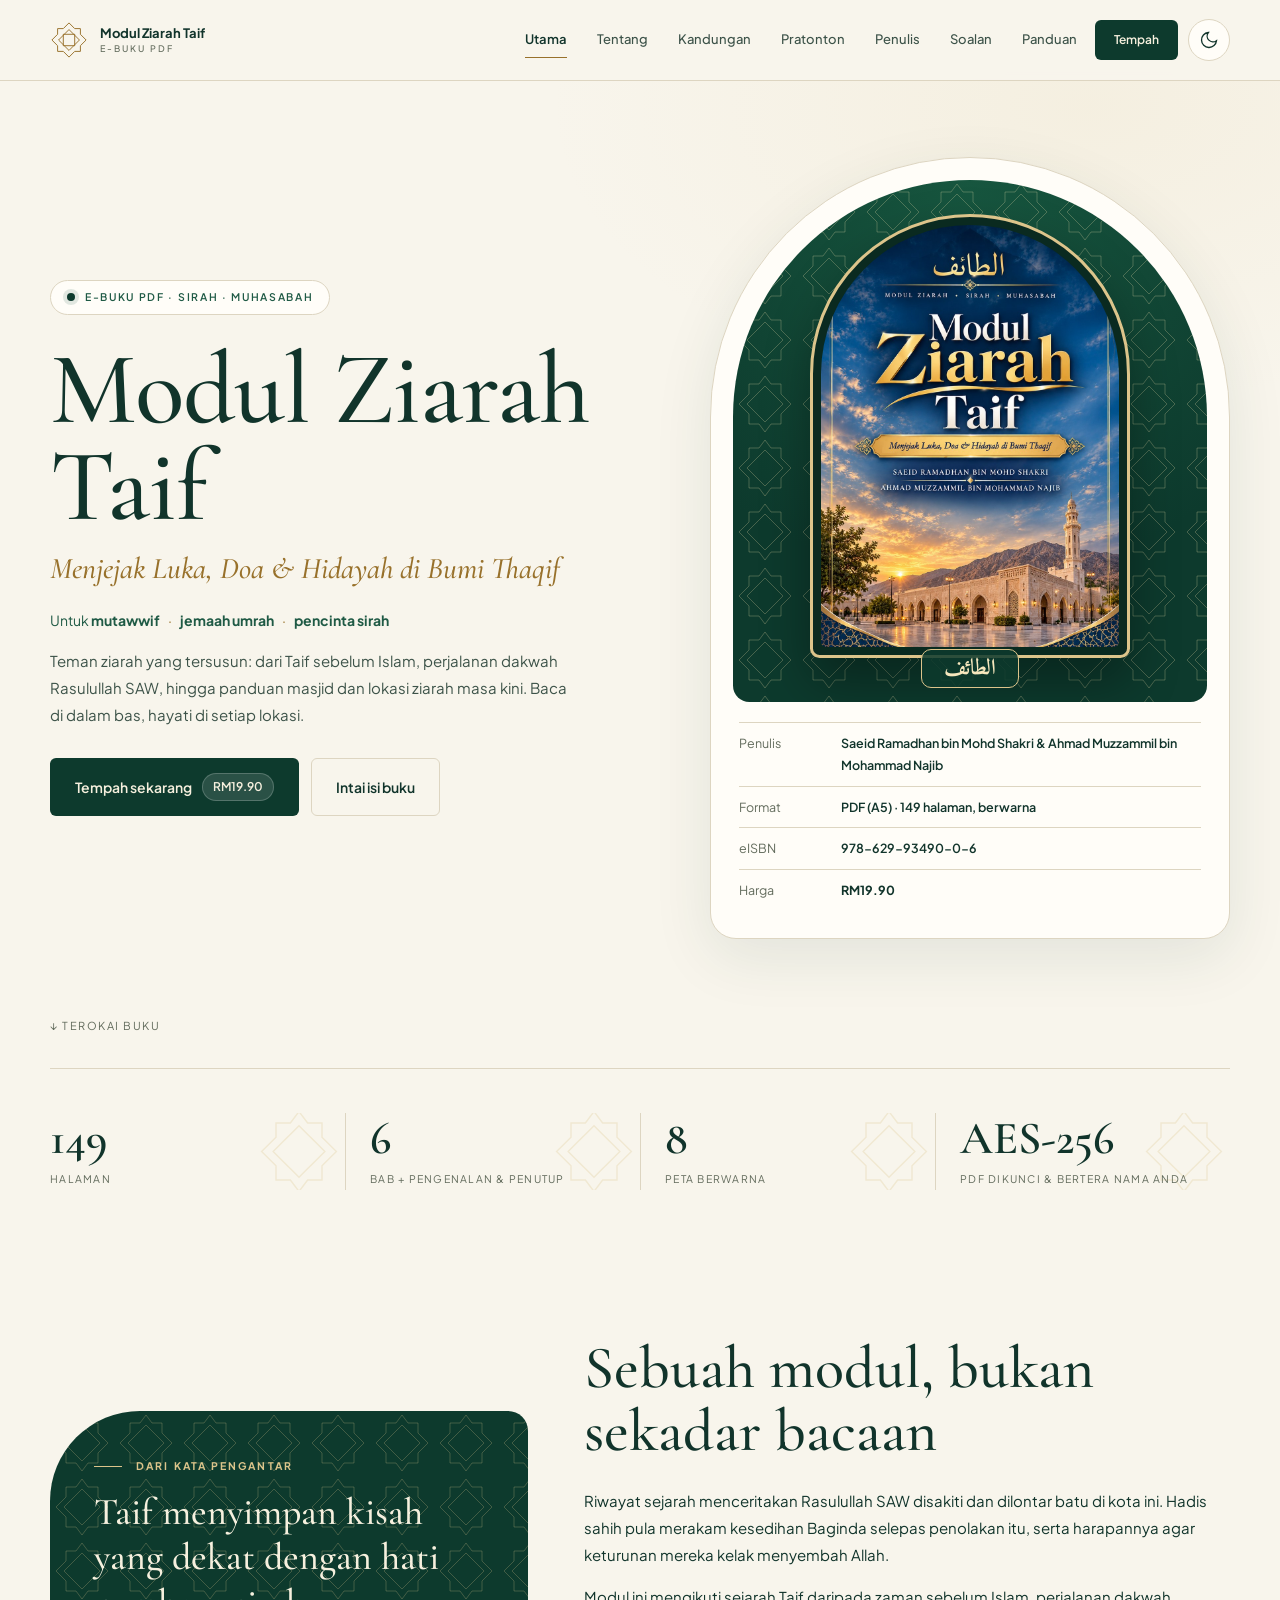
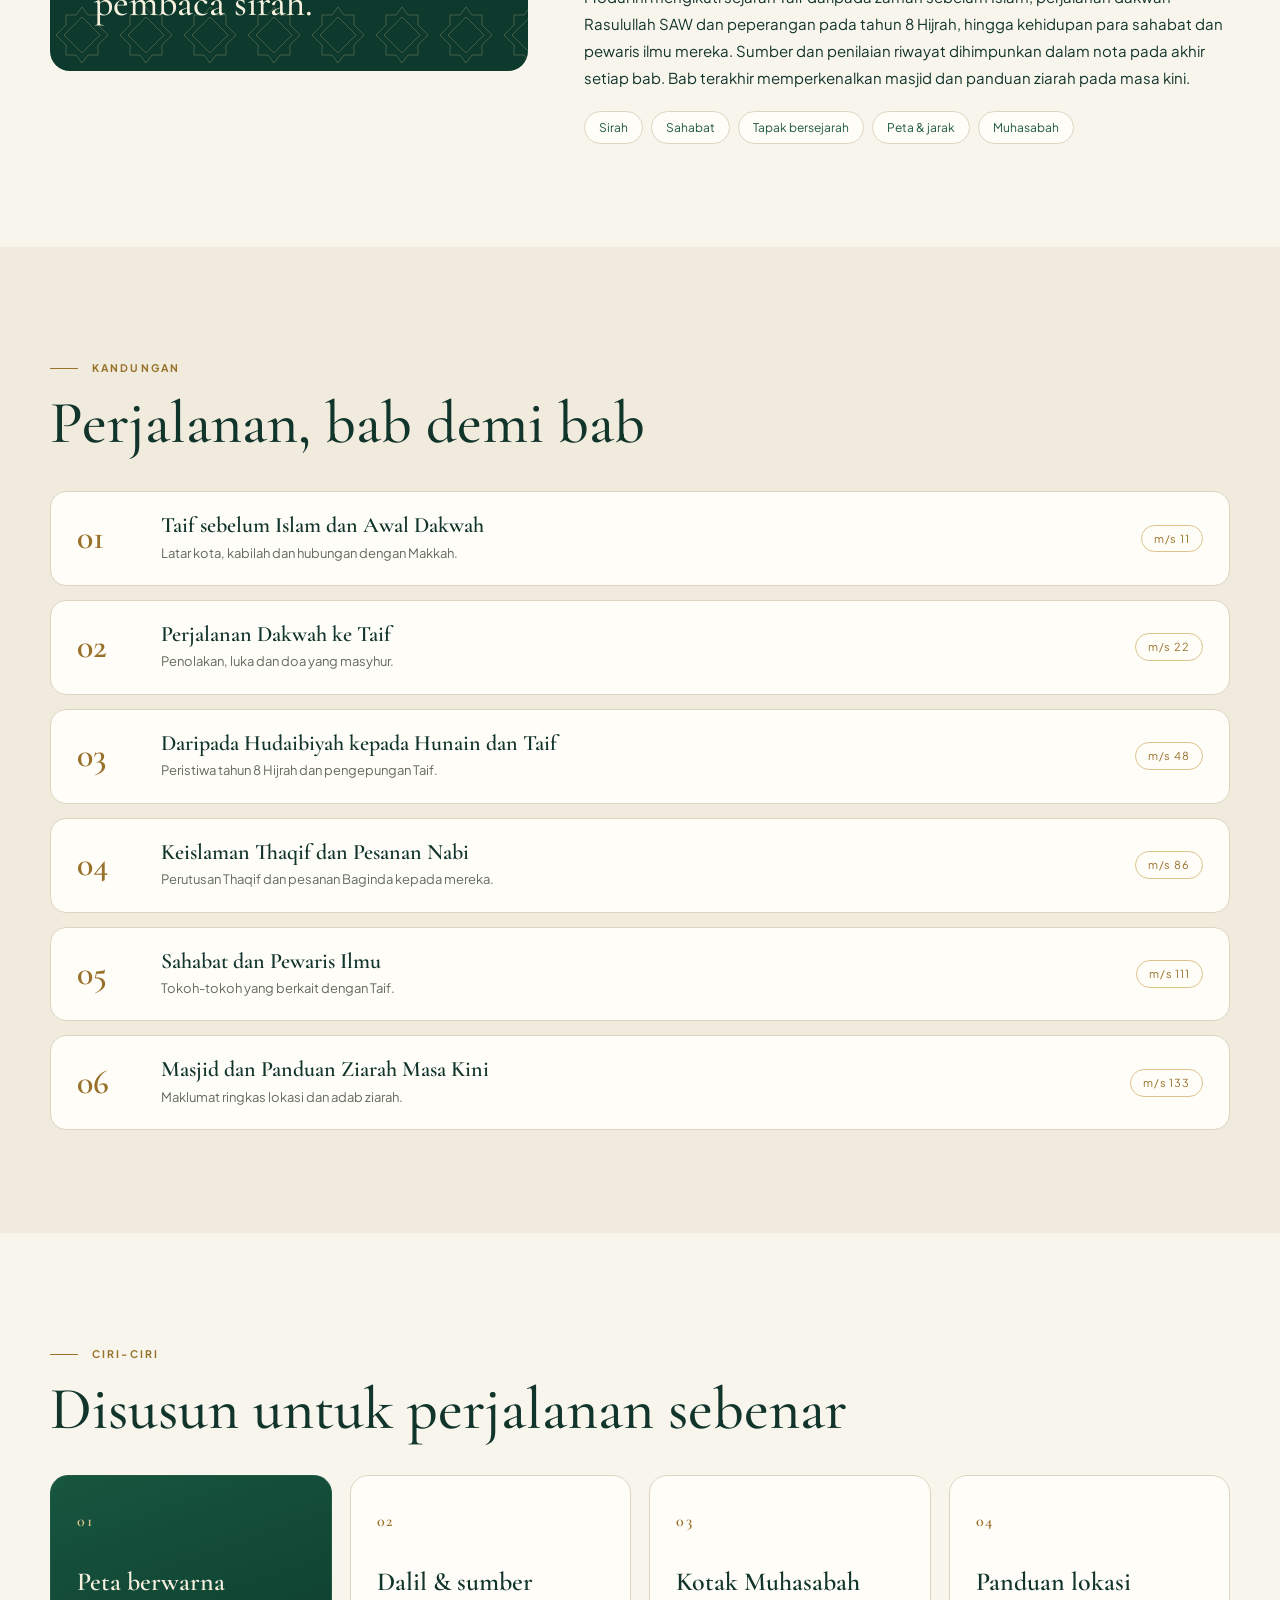
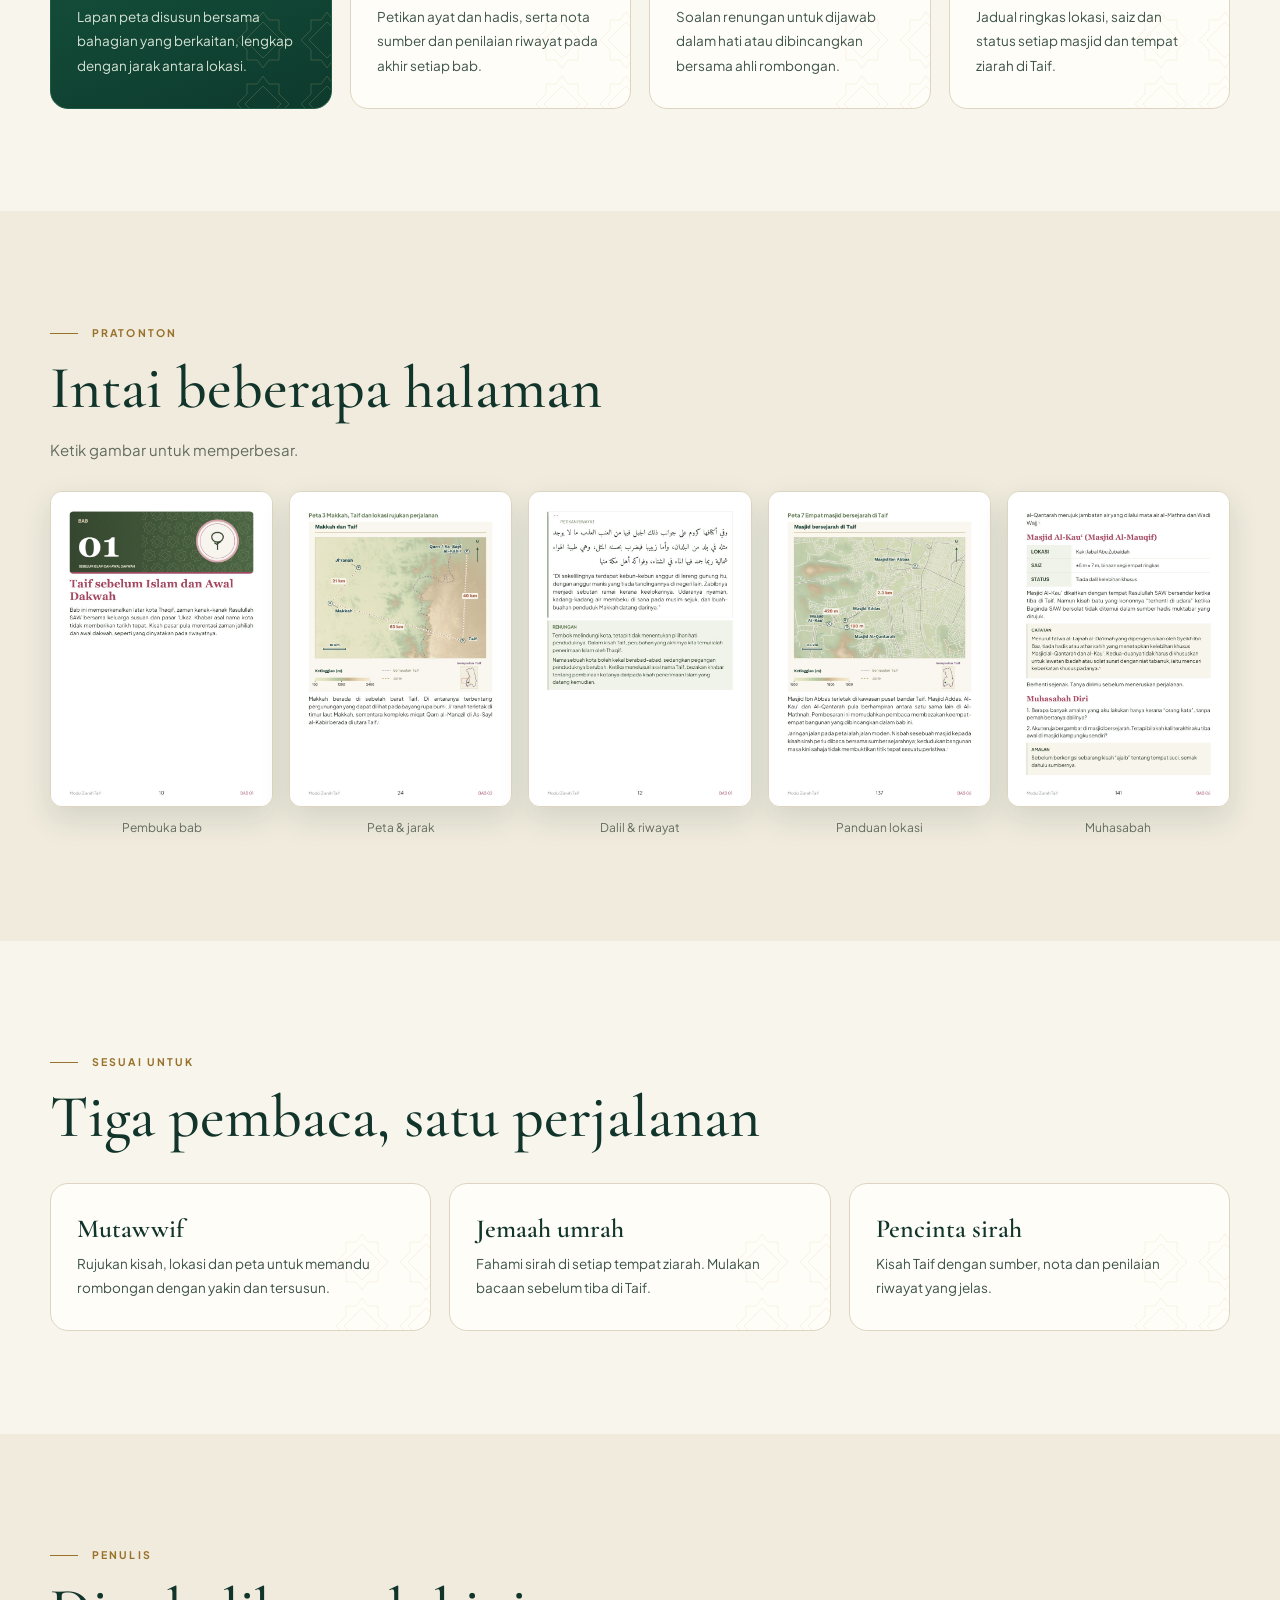
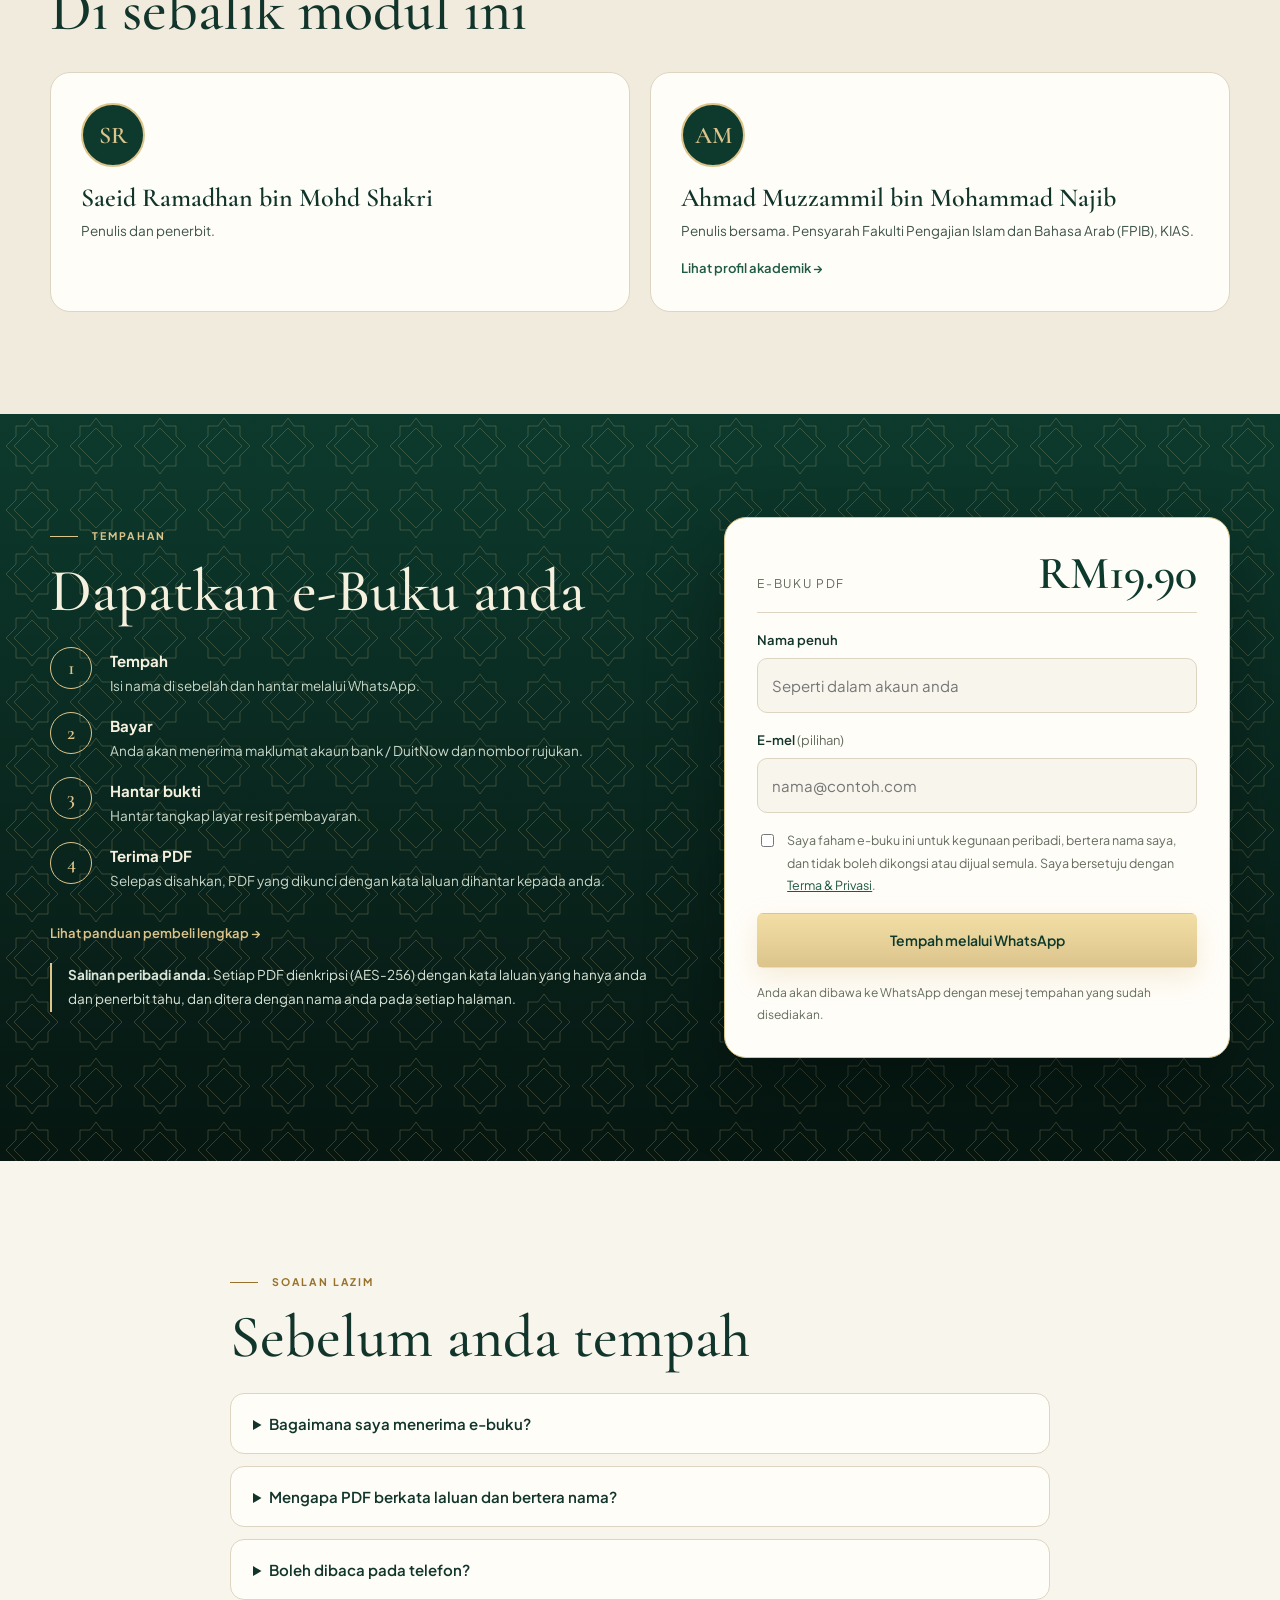
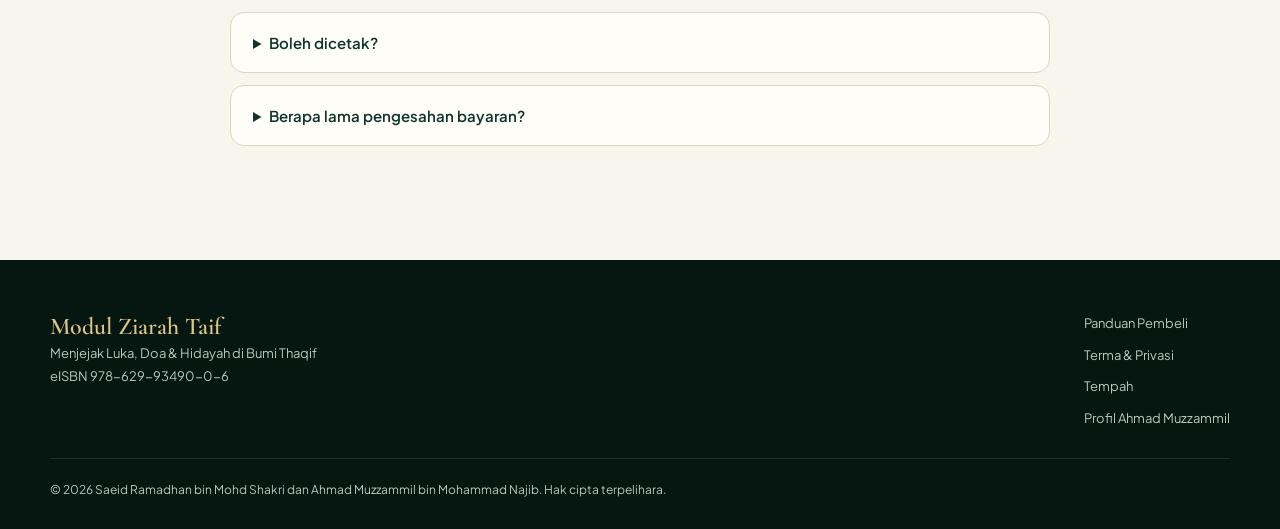
==== commit 139c93e8: "Add files via upload" ====
--- a/index.html
+++ b/index.html
@@ -52,6 +52,7 @@
             <li><a class="nav-link" href="#pratonton">Pratonton</a></li>
             <li><a class="nav-link" href="#penulis">Penulis</a></li>
             <li><a class="nav-link" href="#soalan">Soalan</a></li>
+            <li><a class="nav-link" href="panduan-pembeli.html">Panduan</a></li>
             <li class="nav-cta-li"><a class="btn btn-primary btn-sm" href="#beli">Tempah</a></li>
           </ul>
         </nav>
@@ -207,6 +208,7 @@
             <li><b>Hantar bukti</b><span>Hantar tangkap layar resit pembayaran.</span></li>
             <li><b>Terima PDF</b><span>Selepas disahkan, PDF yang dikunci dengan kata laluan dihantar kepada anda.</span></li>
           </ol>
+          <p style="margin:0 0 18px"><a class="text-link" style="color:var(--gold-soft)" href="panduan-pembeli.html">Lihat panduan pembeli lengkap &rarr;</a></p>
           <p class="protect"><strong>Salinan peribadi anda.</strong> Setiap PDF dienkripsi (AES-256) dengan kata laluan yang hanya anda dan penerbit tahu, dan ditera dengan nama anda pada setiap halaman.</p>
         </div>
         <div class="order-card reveal">
@@ -231,7 +233,7 @@
       <div class="container narrow">
         <span class="eyebrow">Soalan lazim</span>
         <h2 class="title">Sebelum anda tempah</h2>
-        <details class="reveal"><summary>Bagaimana saya menerima e-buku?</summary><p>Selepas pembayaran disahkan, penerbit menghantar fail PDF kepada anda (contohnya melalui WhatsApp). PDF itu dikunci dengan kata laluan; kata laluan dipersetujui antara anda dan penerbit semasa tempahan.</p></details>
+        <details class="reveal"><summary>Bagaimana saya menerima e-buku?</summary><p><a class="text-link" href="panduan-pembeli.html">Lihat panduan pembeli</a>. Selepas pembayaran disahkan, penerbit menghantar fail PDF kepada anda (contohnya melalui WhatsApp). PDF itu dikunci dengan kata laluan; kata laluan dipersetujui antara anda dan penerbit semasa tempahan.</p></details>
         <details class="reveal"><summary>Mengapa PDF berkata laluan dan bertera nama?</summary><p>Untuk melindungi hak penulis. Setiap salinan dienkripsi dan ditera dengan nama dan nombor pesanan anda pada setiap halaman, sebagai pencegah perkongsian tanpa kebenaran.</p></details>
         <details class="reveal"><summary>Boleh dibaca pada telefon?</summary><p>Ya. Format A5 sesuai untuk telefon, tablet dan komputer. Gunakan mana-mana pembaca PDF yang menyokong kata laluan.</p></details>
         <details class="reveal"><summary>Boleh dicetak?</summary><p>Boleh, untuk kegunaan peribadi. Salin teks dan ubah suai dinyahaktifkan.</p></details>
@@ -243,7 +245,7 @@
   <footer class="site-footer">
     <div class="container foot-grid">
       <div><strong>Modul Ziarah Taif</strong><br>Menjejak Luka, Doa &amp; Hidayah di Bumi Thaqif<br>eISBN 978-629-93490-0-6</div>
-      <div class="foot-links"><a href="terma.html">Terma &amp; Privasi</a><a href="#beli">Tempah</a><a href="https://muzzammilkias.github.io/profile-web/" target="_blank" rel="noopener">Profil Ahmad Muzzammil</a></div>
+      <div class="foot-links"><a href="panduan-pembeli.html">Panduan Pembeli</a><a href="terma.html">Terma &amp; Privasi</a><a href="#beli">Tempah</a><a href="https://muzzammilkias.github.io/profile-web/" target="_blank" rel="noopener">Profil Ahmad Muzzammil</a></div>
     </div>
     <div class="container foot-copy">&copy; 2026 Saeid Ramadhan bin Mohd Shakri dan Ahmad Muzzammil bin Mohammad Najib. Hak cipta terpelihara.</div>
   </footer>
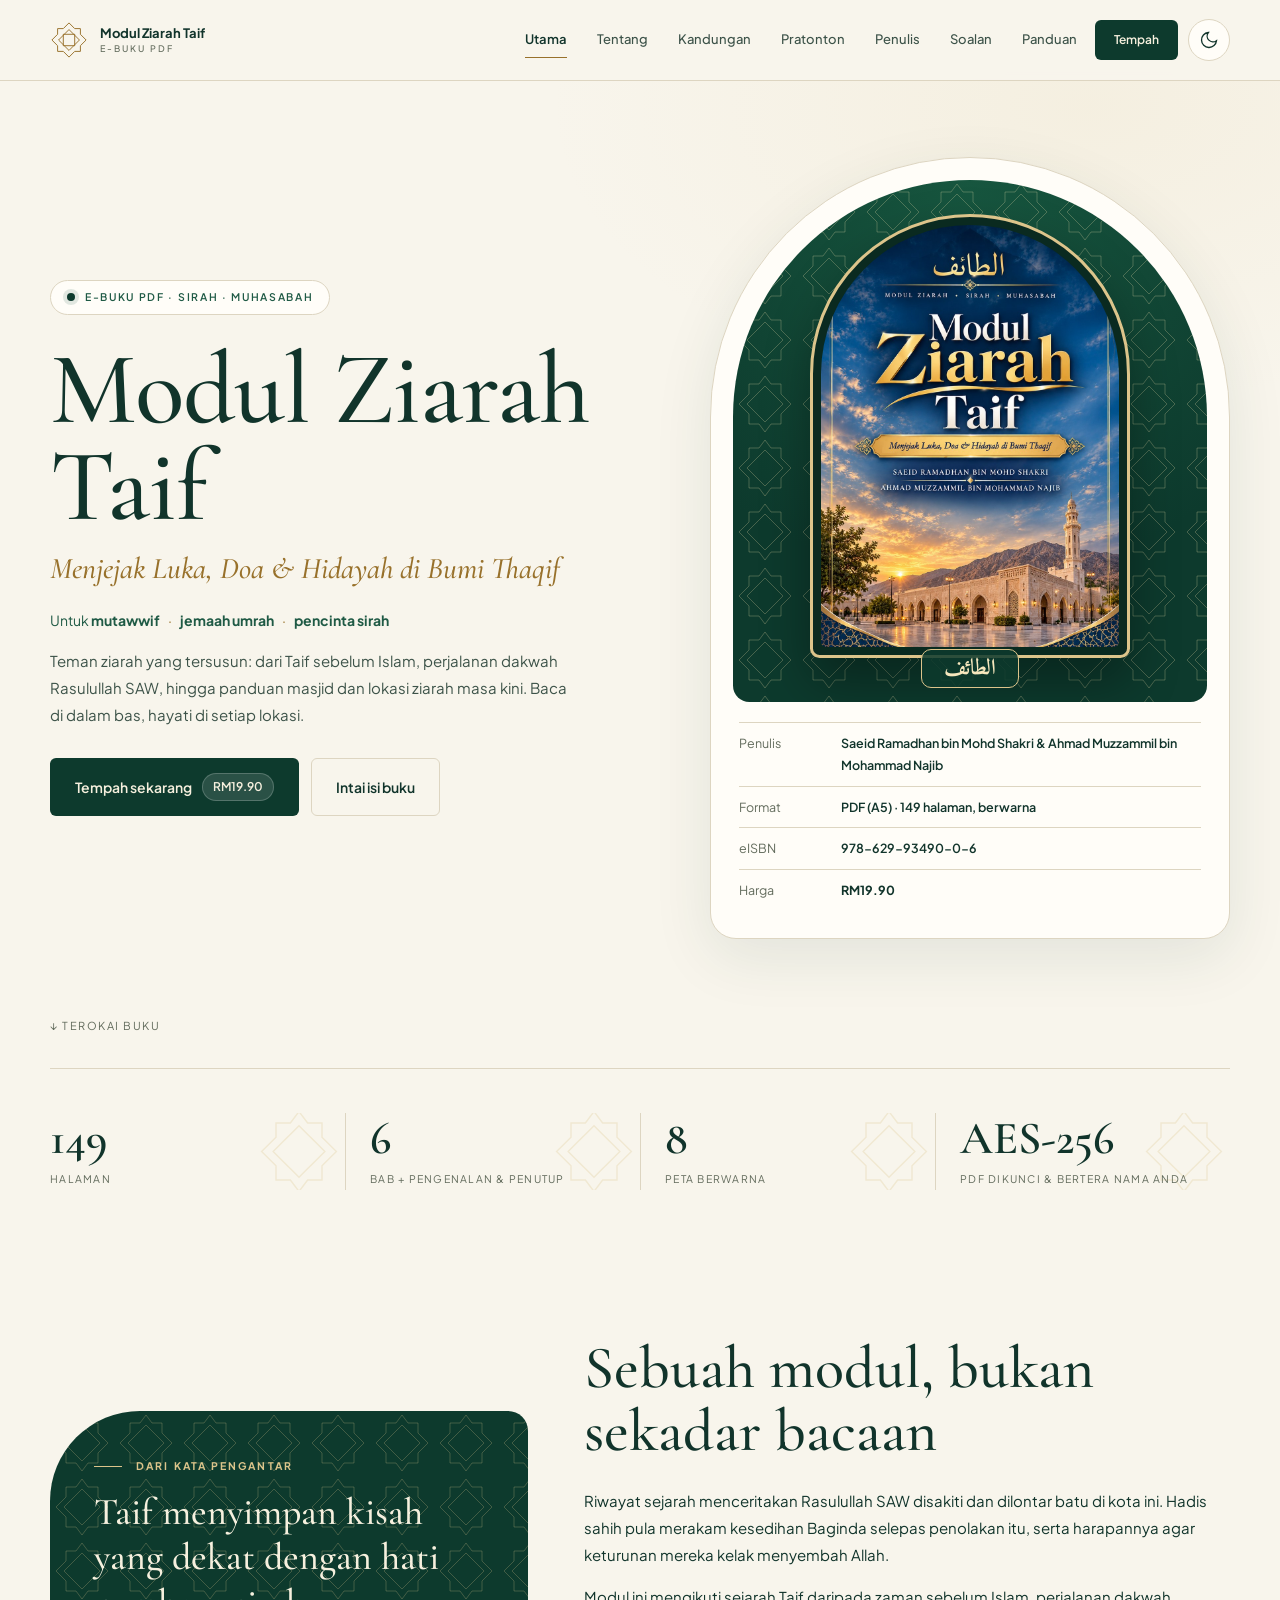
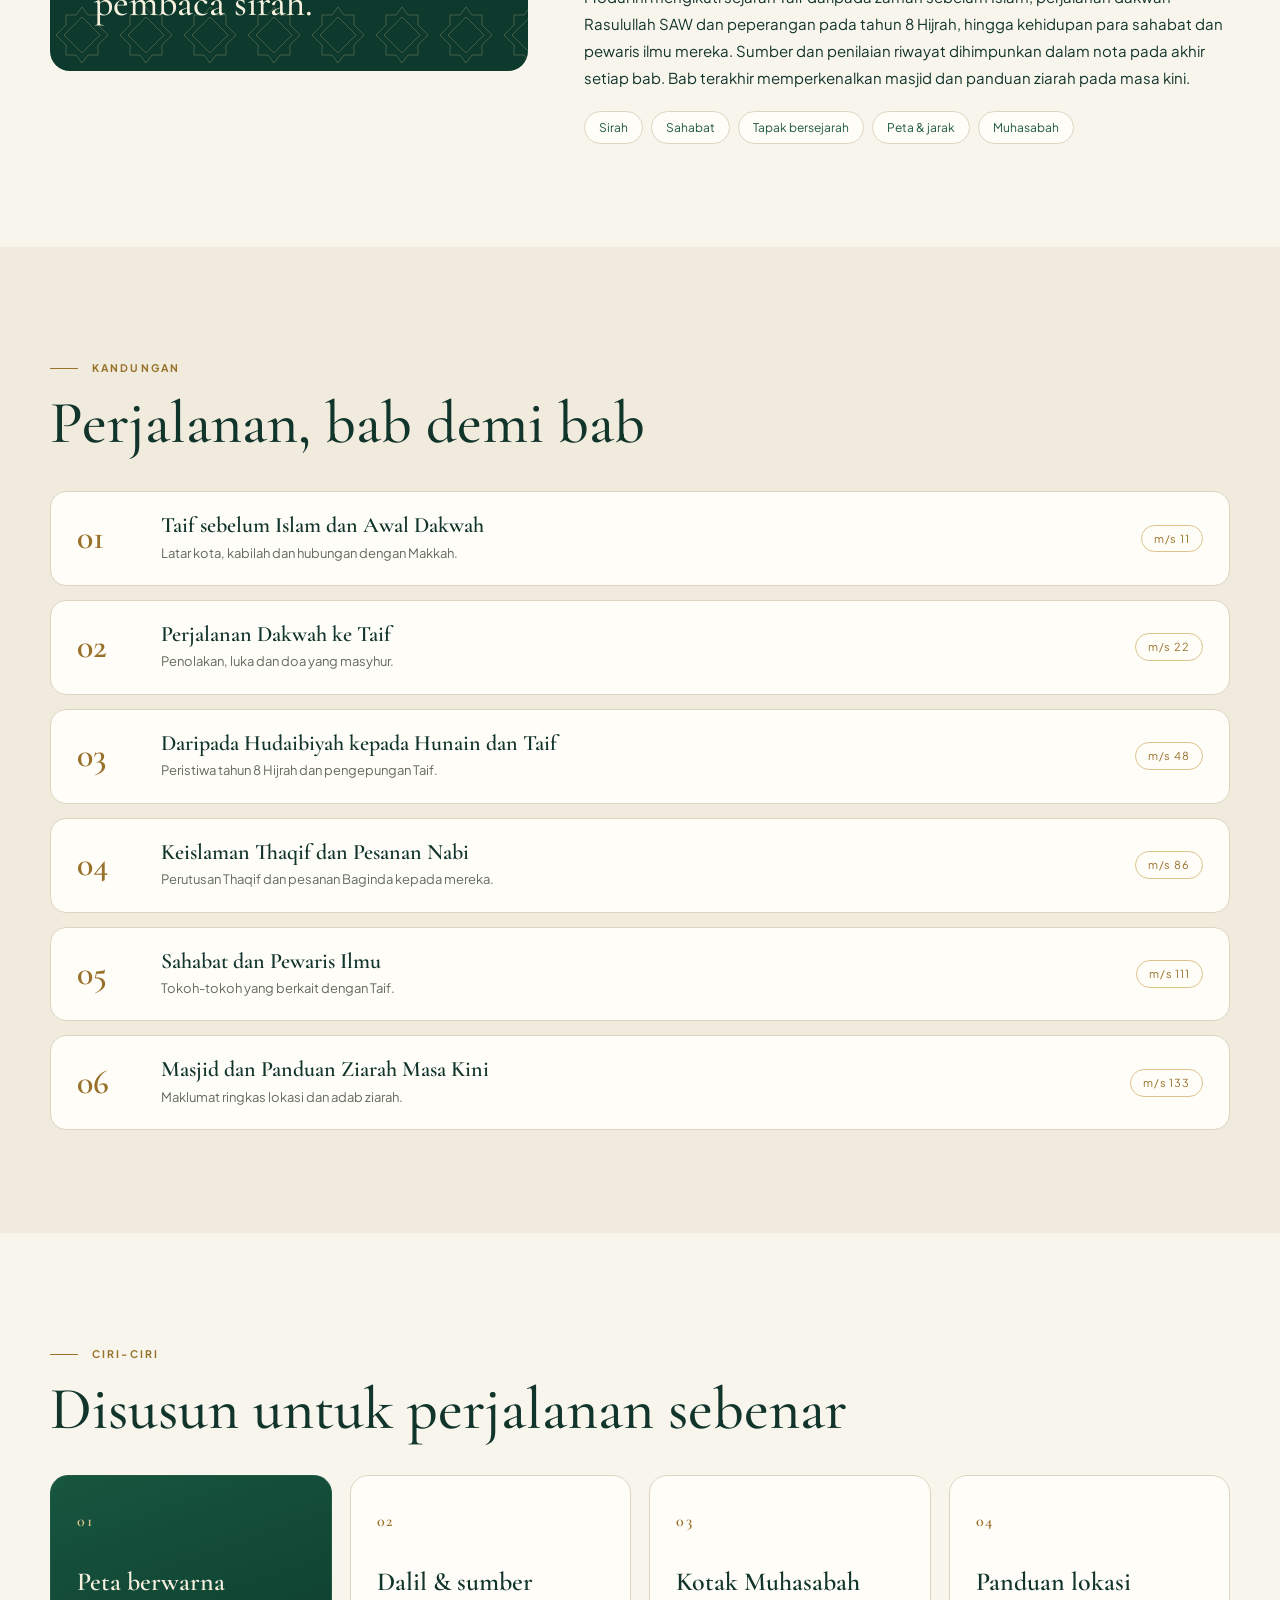
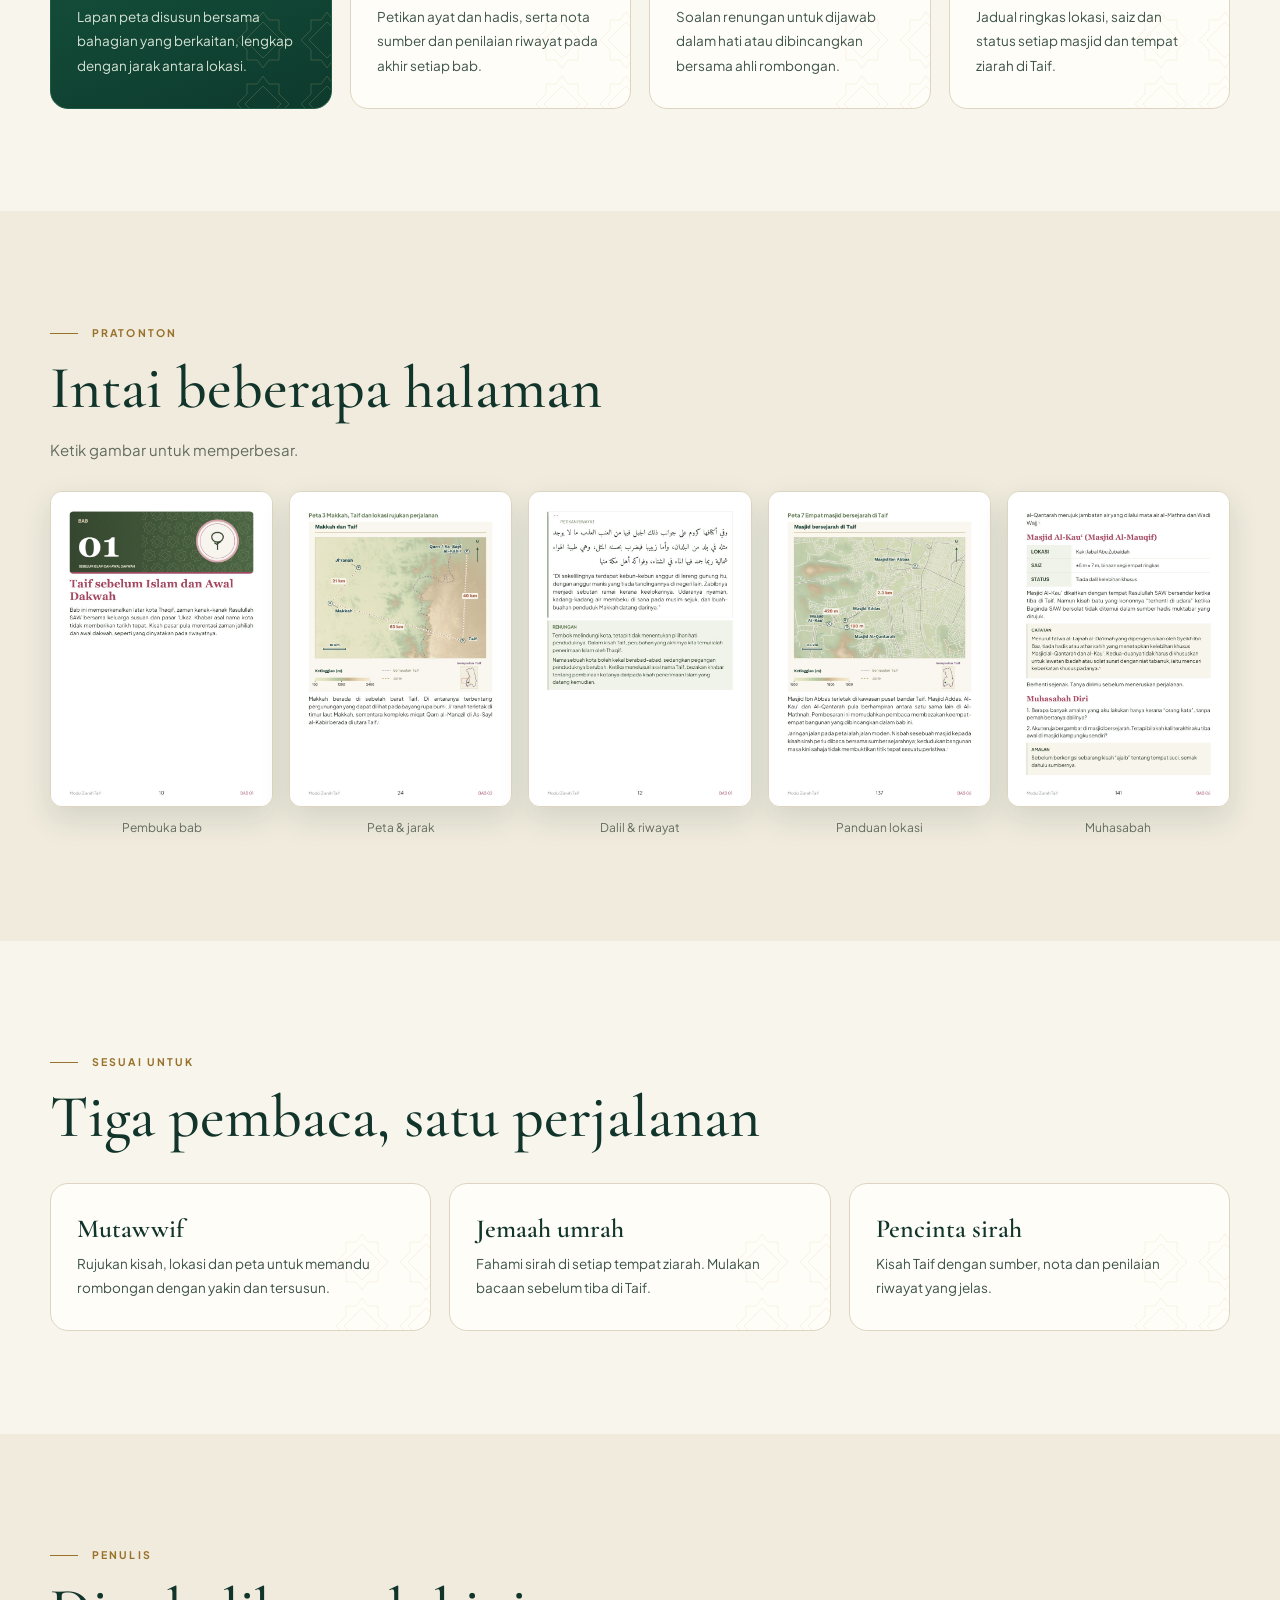
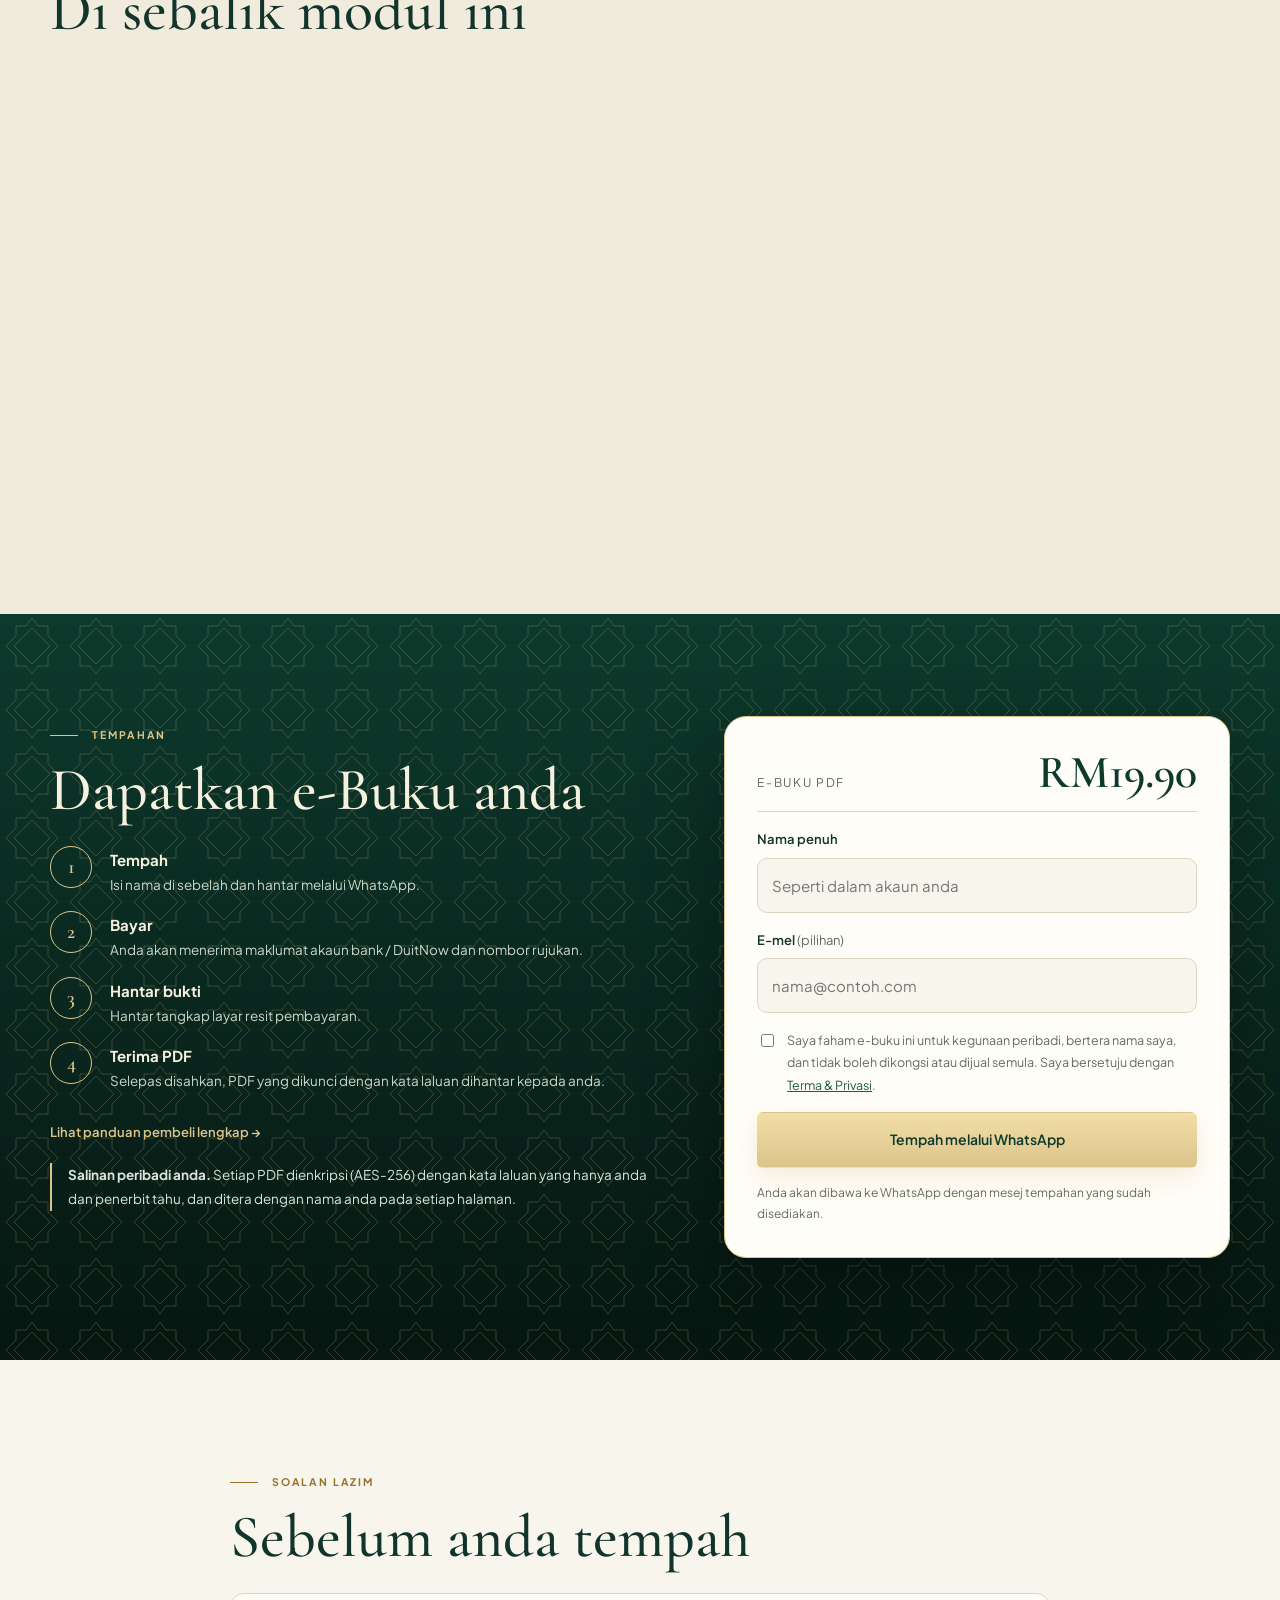
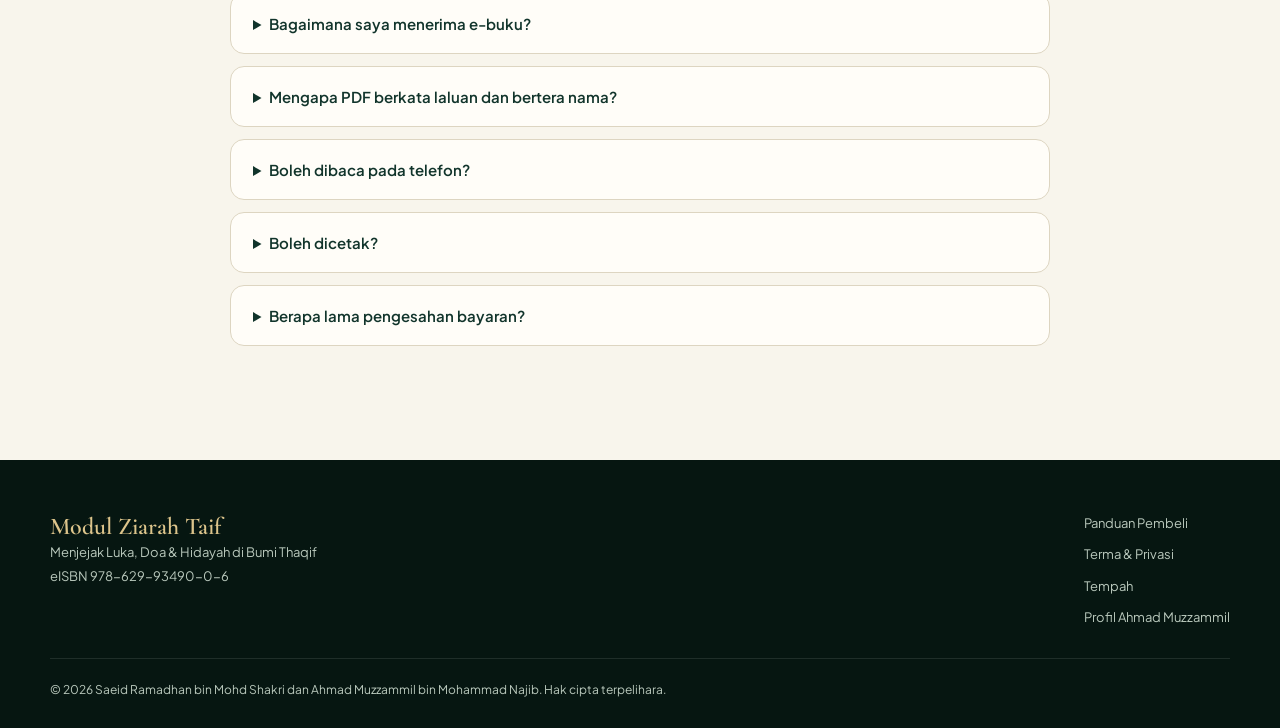
==== commit f29df39a: "Tambah biodata penulis Co-Authored-By: Claude Sonnet 5.5 <noreply@anthropic.com>" ====
--- a/index.html
+++ b/index.html
@@ -190,7 +190,7 @@
         <span class="eyebrow">Penulis</span>
         <h2 class="title">Di sebalik modul ini</h2>
         <div class="authors">
-          <article class="author reveal"><div class="avatar" aria-hidden="true">SR</div><h3>Saeid Ramadhan bin Mohd Shakri</h3><p>Penulis dan penerbit.</p></article>
+          <article class="author reveal"><div class="avatar" aria-hidden="true">SR</div><h3>Saeid Ramadhan bin Mohd Shakri</h3><p>Penulis dan penerbit. Pensyarah Fakulti Pengajian Islam dan Bahasa Arab (FPIB), Kolej Universiti Islam Antarabangsa Sultan Ismail Petra (KIAS).</p><p>Memperoleh Sarjana Muda Syariah (Kepujian Kelas Pertama, 2023) dan Sarjana Syariah dalam Pengajian al-Quran Kontemporari (2025) daripada Universiti Taif, Arab Saudi. Pernah berkhidmat sebagai mutawwif jemputan Insaf Travel (2019&ndash;2025), penterjemah bahasa Arab&ndash;Melayu dan pensyarah sambilan di UiTM Pahang.</p><details class="author-more"><summary>Penerbitan dan anugerah</summary><ul><li>Pingat Emas (kategori Profesional), ICTE2026 Digital Innovation Competition, bagi inovasi E-Hadis40.</li><li>Pingat Perak, ITeLIC&rsquo;26, bagi E-Hadis40.</li><li>Penulis bersama artikel jurnal <i>Dirasatica</i> (2026) tentang mantuq dan mafhum dalam istinbat hukum, serta qawa&lsquo;id fiqhiyyah dalam akhlak dan etika pekerja.</li><li>Penulis bersama kertas prosiding ICTE&rsquo;26: <i>Pragmatik dan Siyaq: Implikasinya terhadap Kefahaman Hukum Hadis</i>.</li></ul></details></article>
           <article class="author reveal"><div class="avatar" aria-hidden="true">AM</div><h3>Ahmad Muzzammil bin Mohammad Najib</h3><p>Penulis bersama. Pensyarah Fakulti Pengajian Islam dan Bahasa Arab (FPIB), KIAS.</p><a class="text-link" href="https://muzzammilkias.github.io/profile-web/" target="_blank" rel="noopener">Lihat profil akademik &rarr;</a></article>
         </div>
       </div>
--- a/styles.css
+++ b/styles.css
@@ -214,3 +214,5 @@
   .order-card{padding:24px}
   .stat b{font-size:30px}
 }
+
+.author-more{margin-top:10px;font-size:14px;text-align:left}.author-more summary{cursor:pointer;font-weight:600}.author-more ul{margin:8px 0 0;padding-left:20px}.author-more li{margin:4px 0}
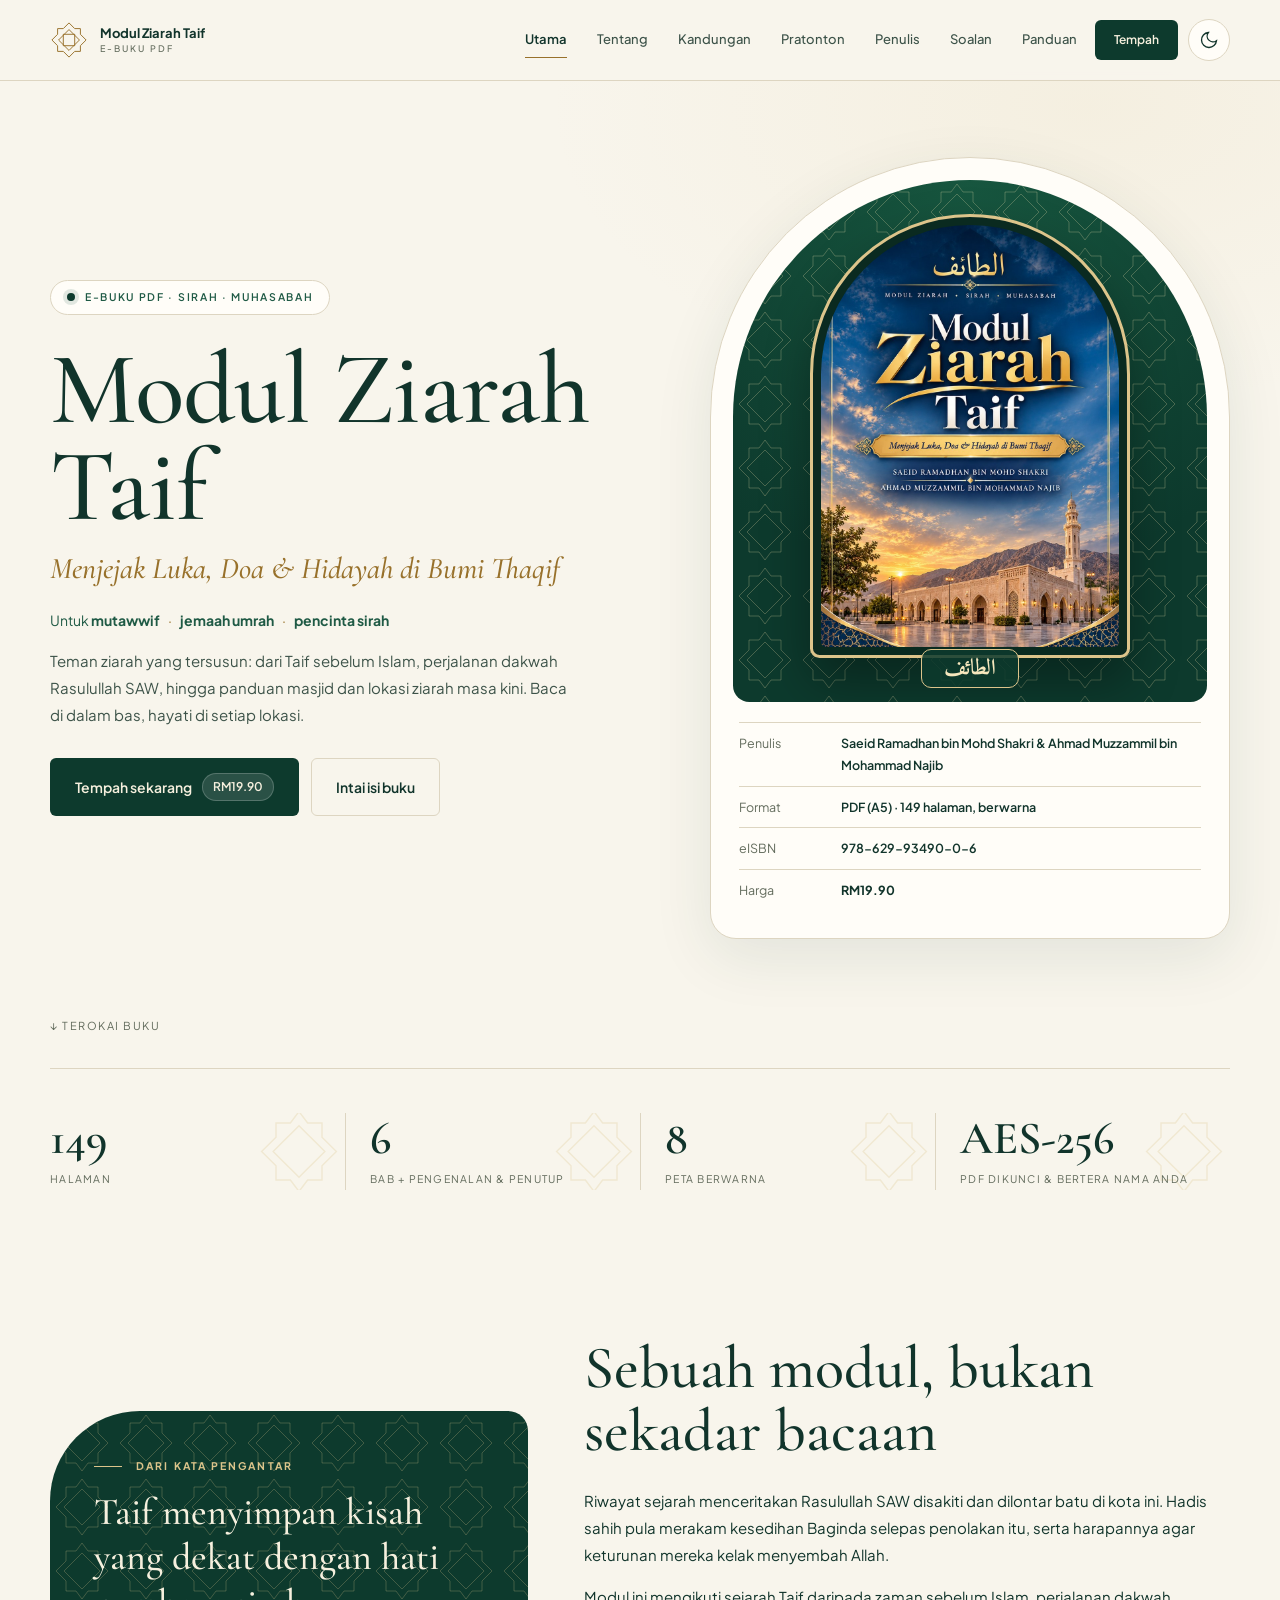
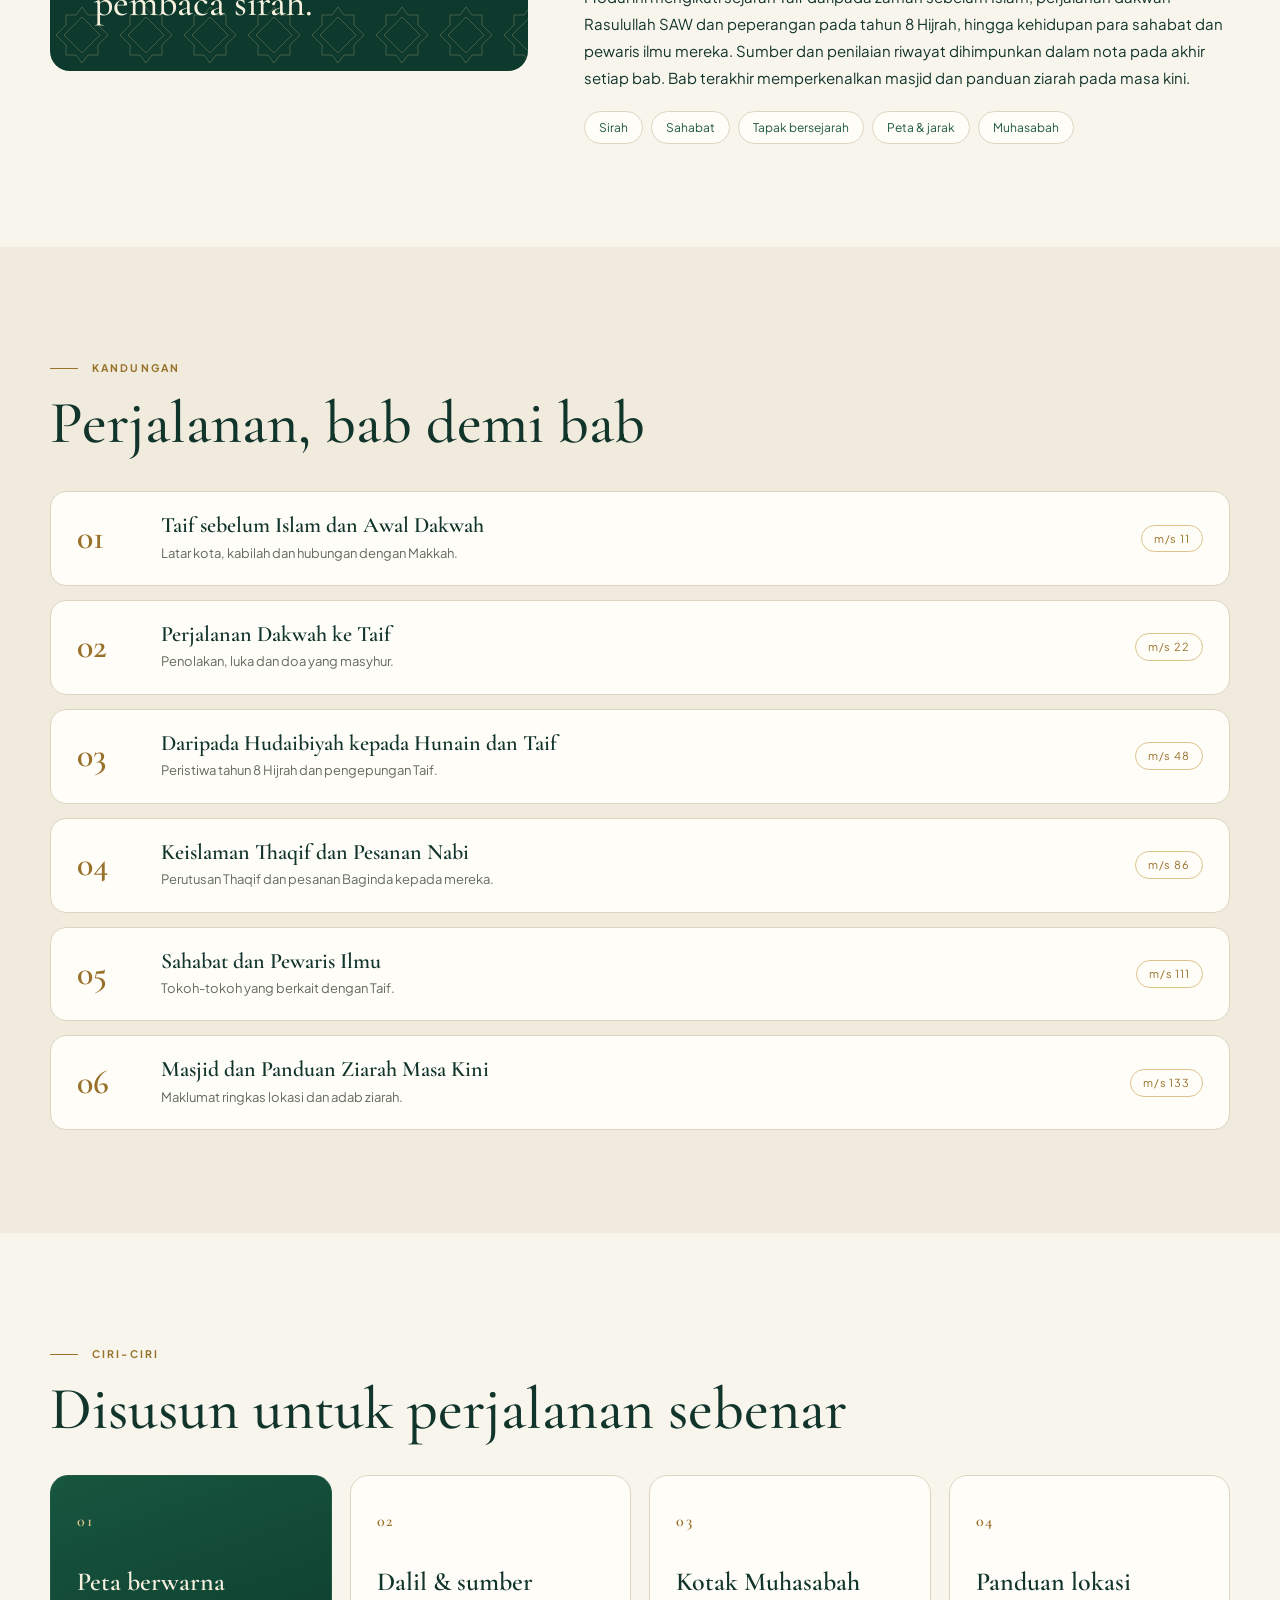
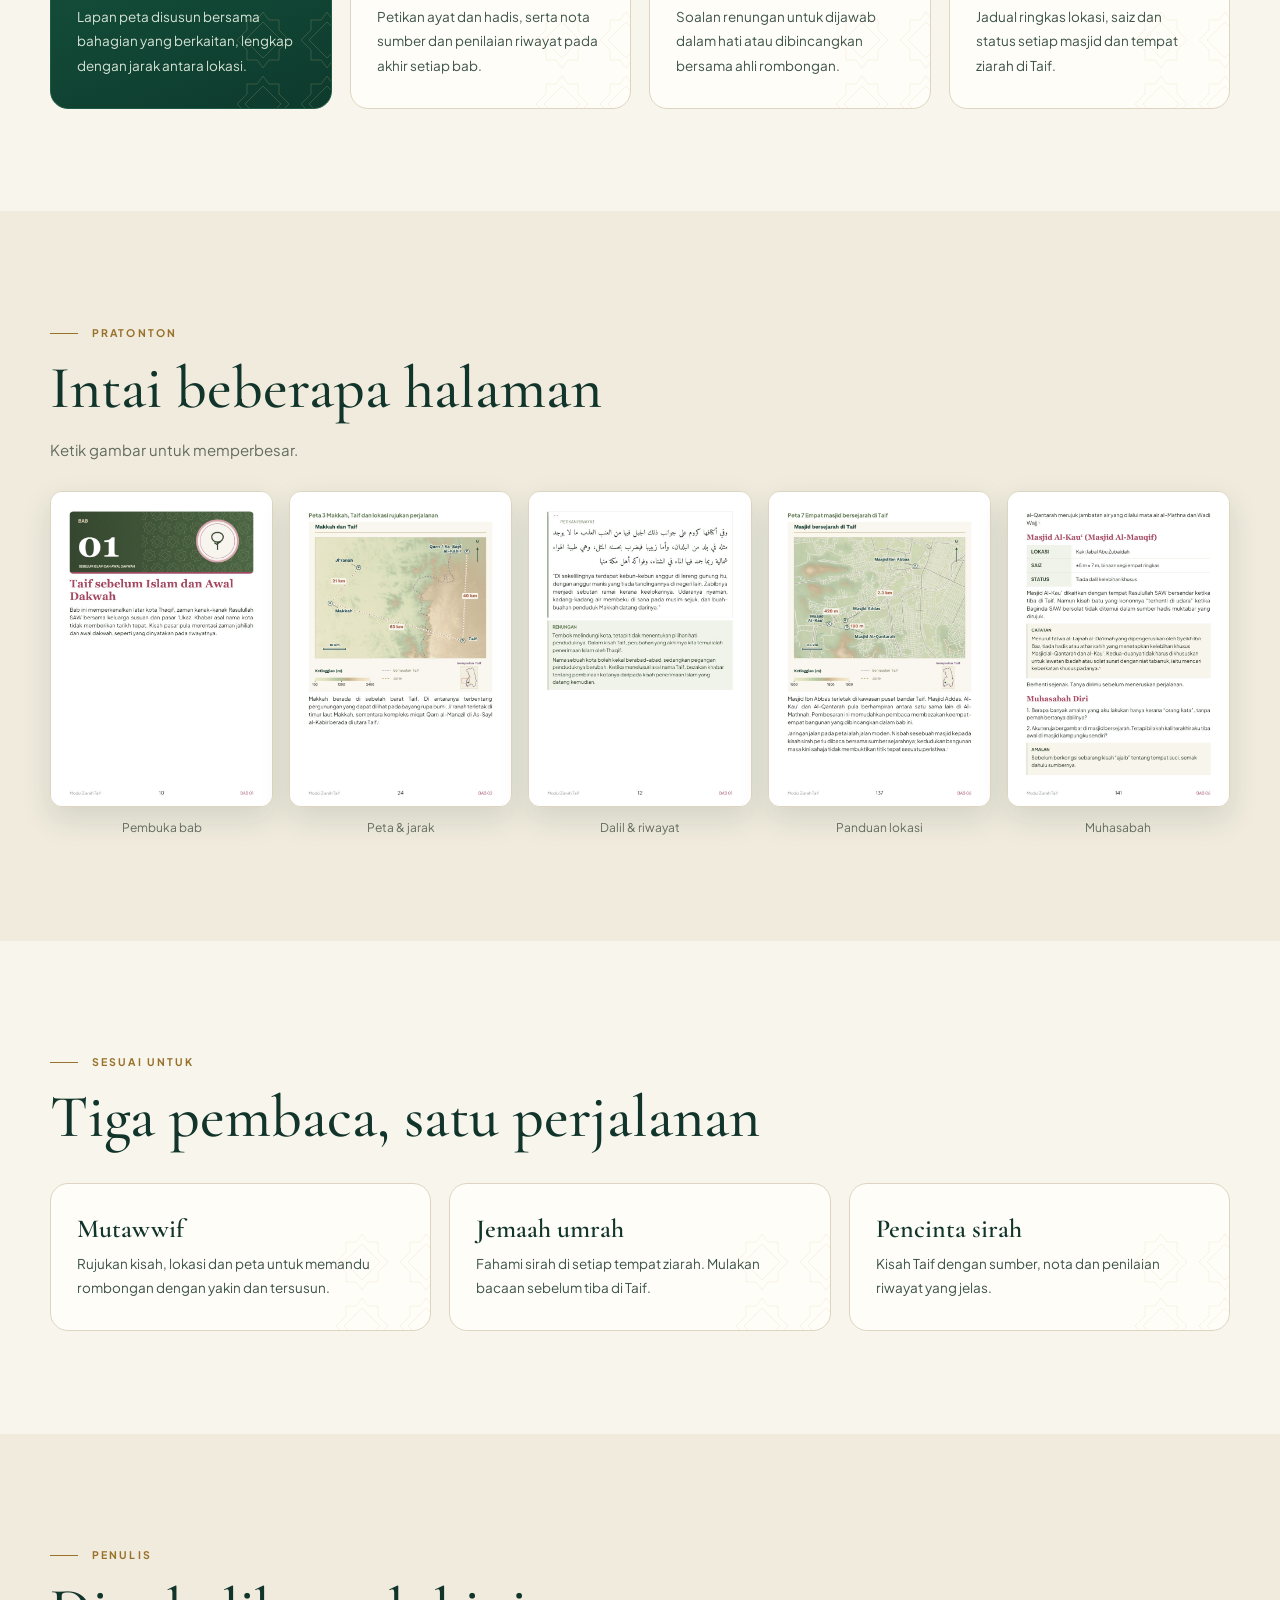
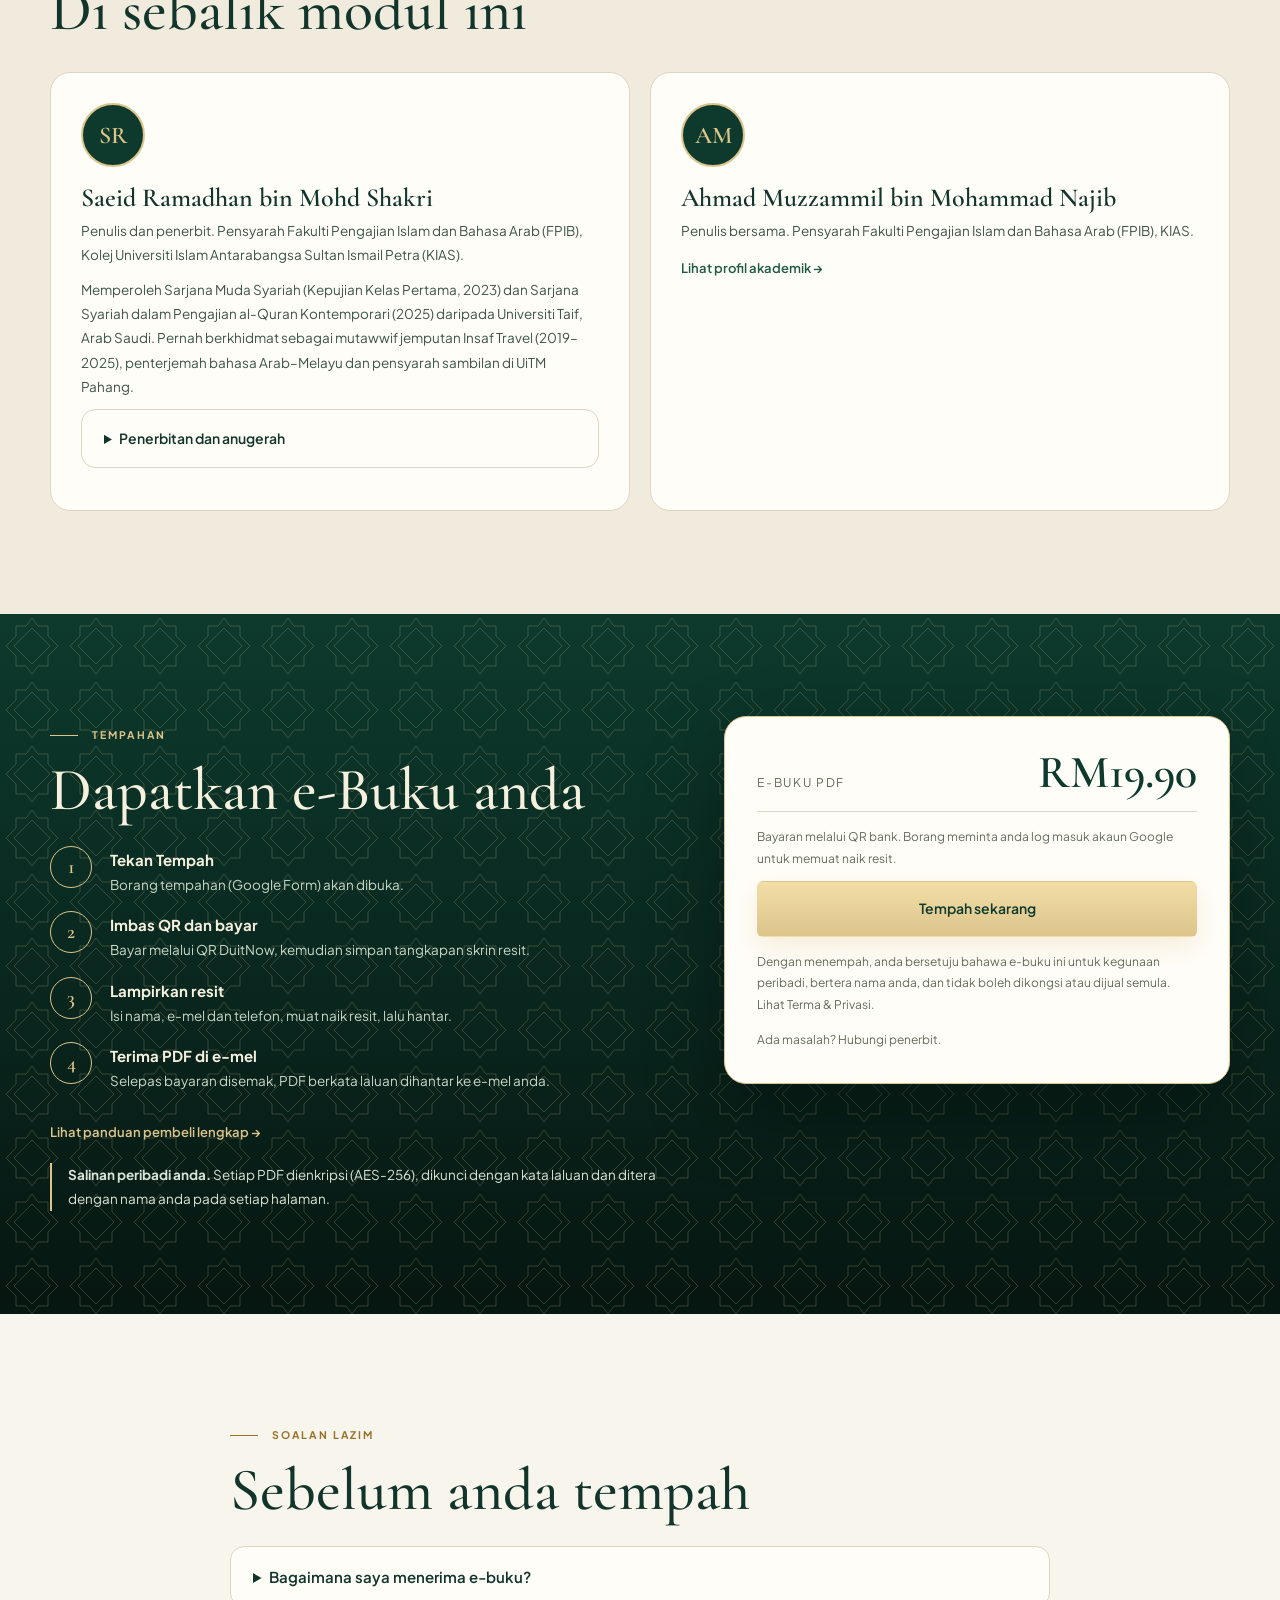
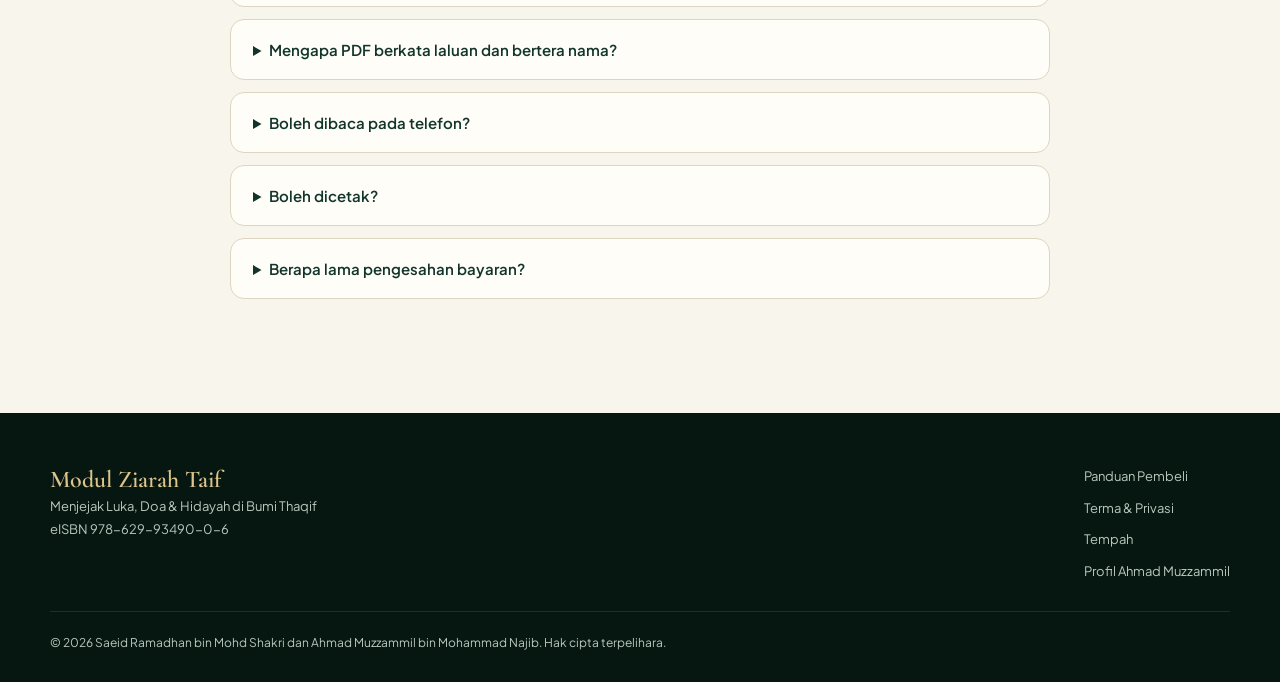
==== commit cd6594d2: "Tukar kaedah tempahan kepada Google Form dengan bayaran QR DuitNow Co-Authored-By: Claude Sonnet 5.5" ====
--- a/index.html
+++ b/index.html
@@ -1,4 +1,4 @@
-﻿<!DOCTYPE html>
+<!DOCTYPE html>
 <html lang="ms" dir="ltr">
 <head>
   <meta charset="UTF-8">
@@ -203,27 +203,20 @@
           <span class="eyebrow light">Tempahan</span>
           <h2 class="title light">Dapatkan e-Buku anda</h2>
           <ol class="steps">
-            <li><b>Tempah</b><span>Isi nama di sebelah dan hantar melalui WhatsApp.</span></li>
-            <li><b>Bayar</b><span>Anda akan menerima maklumat akaun bank / DuitNow dan nombor rujukan.</span></li>
-            <li><b>Hantar bukti</b><span>Hantar tangkap layar resit pembayaran.</span></li>
-            <li><b>Terima PDF</b><span>Selepas disahkan, PDF yang dikunci dengan kata laluan dihantar kepada anda.</span></li>
+            <li><b>Tekan Tempah</b><span>Borang tempahan (Google Form) akan dibuka.</span></li>
+            <li><b>Imbas QR dan bayar</b><span>Bayar melalui QR DuitNow, kemudian simpan tangkapan skrin resit.</span></li>
+            <li><b>Lampirkan resit</b><span>Isi nama, e-mel dan telefon, muat naik resit, lalu hantar.</span></li>
+            <li><b>Terima PDF di e-mel</b><span>Selepas bayaran disemak, PDF berkata laluan dihantar ke e-mel anda.</span></li>
           </ol>
           <p style="margin:0 0 18px"><a class="text-link" style="color:var(--gold-soft)" href="panduan-pembeli.html">Lihat panduan pembeli lengkap &rarr;</a></p>
-          <p class="protect"><strong>Salinan peribadi anda.</strong> Setiap PDF dienkripsi (AES-256) dengan kata laluan yang hanya anda dan penerbit tahu, dan ditera dengan nama anda pada setiap halaman.</p>
+          <p class="protect"><strong>Salinan peribadi anda.</strong> Setiap PDF dienkripsi (AES-256), dikunci dengan kata laluan dan ditera dengan nama anda pada setiap halaman.</p>
         </div>
         <div class="order-card reveal">
           <div class="order-price"><span>e-Buku PDF</span><strong data-price>RM19.90</strong></div>
-          <form id="orderForm" novalidate>
-            <label for="fName">Nama penuh</label>
-            <input id="fName" name="name" type="text" autocomplete="name" maxlength="80" required placeholder="Seperti dalam akaun anda">
-            <label for="fEmail">E-mel <span class="opt">(pilihan)</span></label>
-            <input id="fEmail" name="email" type="email" autocomplete="email" maxlength="120" placeholder="nama@contoh.com">
-            <label class="check"><input type="checkbox" id="fAgree" required><span>Saya faham e-buku ini untuk kegunaan peribadi, bertera nama saya, dan tidak boleh dikongsi atau dijual semula. Saya bersetuju dengan <a href="terma.html" target="_blank" rel="noopener">Terma &amp; Privasi</a>.</span></label>
-            <p class="form-msg" id="formMsg" role="alert" hidden></p>
-            <button class="btn btn-gold btn-block" type="submit" id="orderBtn">Tempah melalui WhatsApp</button>
-            <a class="btn btn-ghost btn-block" id="storeBtn" href="#" hidden>Tempah di kedai dalam talian</a>
-          </form>
-          <p class="note" id="contactNote"></p>
+          <p class="note">Bayaran melalui QR bank. Borang meminta anda log masuk akaun Google untuk memuat naik resit.</p>
+          <a class="btn btn-gold btn-block" id="orderBtn" href="https://docs.google.com/forms/d/e/1FAIpQLSczOs4Gl9hJjvYUMNujJ6Lb3liMD4TDM6TL_Uioyb_p4kY5yQ/viewform" target="_blank" rel="noopener">Tempah sekarang</a>
+          <p class="note">Dengan menempah, anda bersetuju bahawa e-buku ini untuk kegunaan peribadi, bertera nama anda, dan tidak boleh dikongsi atau dijual semula. Lihat <a href="terma.html" target="_blank" rel="noopener">Terma &amp; Privasi</a>.</p>
+          <p class="note" id="contactNote" hidden></p>
         </div>
       </div>
     </section>
@@ -233,7 +226,7 @@
       <div class="container narrow">
         <span class="eyebrow">Soalan lazim</span>
         <h2 class="title">Sebelum anda tempah</h2>
-        <details class="reveal"><summary>Bagaimana saya menerima e-buku?</summary><p><a class="text-link" href="panduan-pembeli.html">Lihat panduan pembeli</a>. Selepas pembayaran disahkan, penerbit menghantar fail PDF kepada anda (contohnya melalui WhatsApp). PDF itu dikunci dengan kata laluan; kata laluan dipersetujui antara anda dan penerbit semasa tempahan.</p></details>
+        <details class="reveal"><summary>Bagaimana saya menerima e-buku?</summary><p><a class="text-link" href="panduan-pembeli.html">Lihat panduan pembeli</a>. Selepas bayaran disemak, PDF dihantar ke e-mel yang anda isi dalam borang. PDF itu dikunci dengan kata laluan yang dihantar kepada anda secara berasingan.</p></details>
         <details class="reveal"><summary>Mengapa PDF berkata laluan dan bertera nama?</summary><p>Untuk melindungi hak penulis. Setiap salinan dienkripsi dan ditera dengan nama dan nombor pesanan anda pada setiap halaman, sebagai pencegah perkongsian tanpa kebenaran.</p></details>
         <details class="reveal"><summary>Boleh dibaca pada telefon?</summary><p>Ya. Format A5 sesuai untuk telefon, tablet dan komputer. Gunakan mana-mana pembaca PDF yang menyokong kata laluan.</p></details>
         <details class="reveal"><summary>Boleh dicetak?</summary><p>Boleh, untuk kegunaan peribadi. Salin teks dan ubah suai dinyahaktifkan.</p></details>
